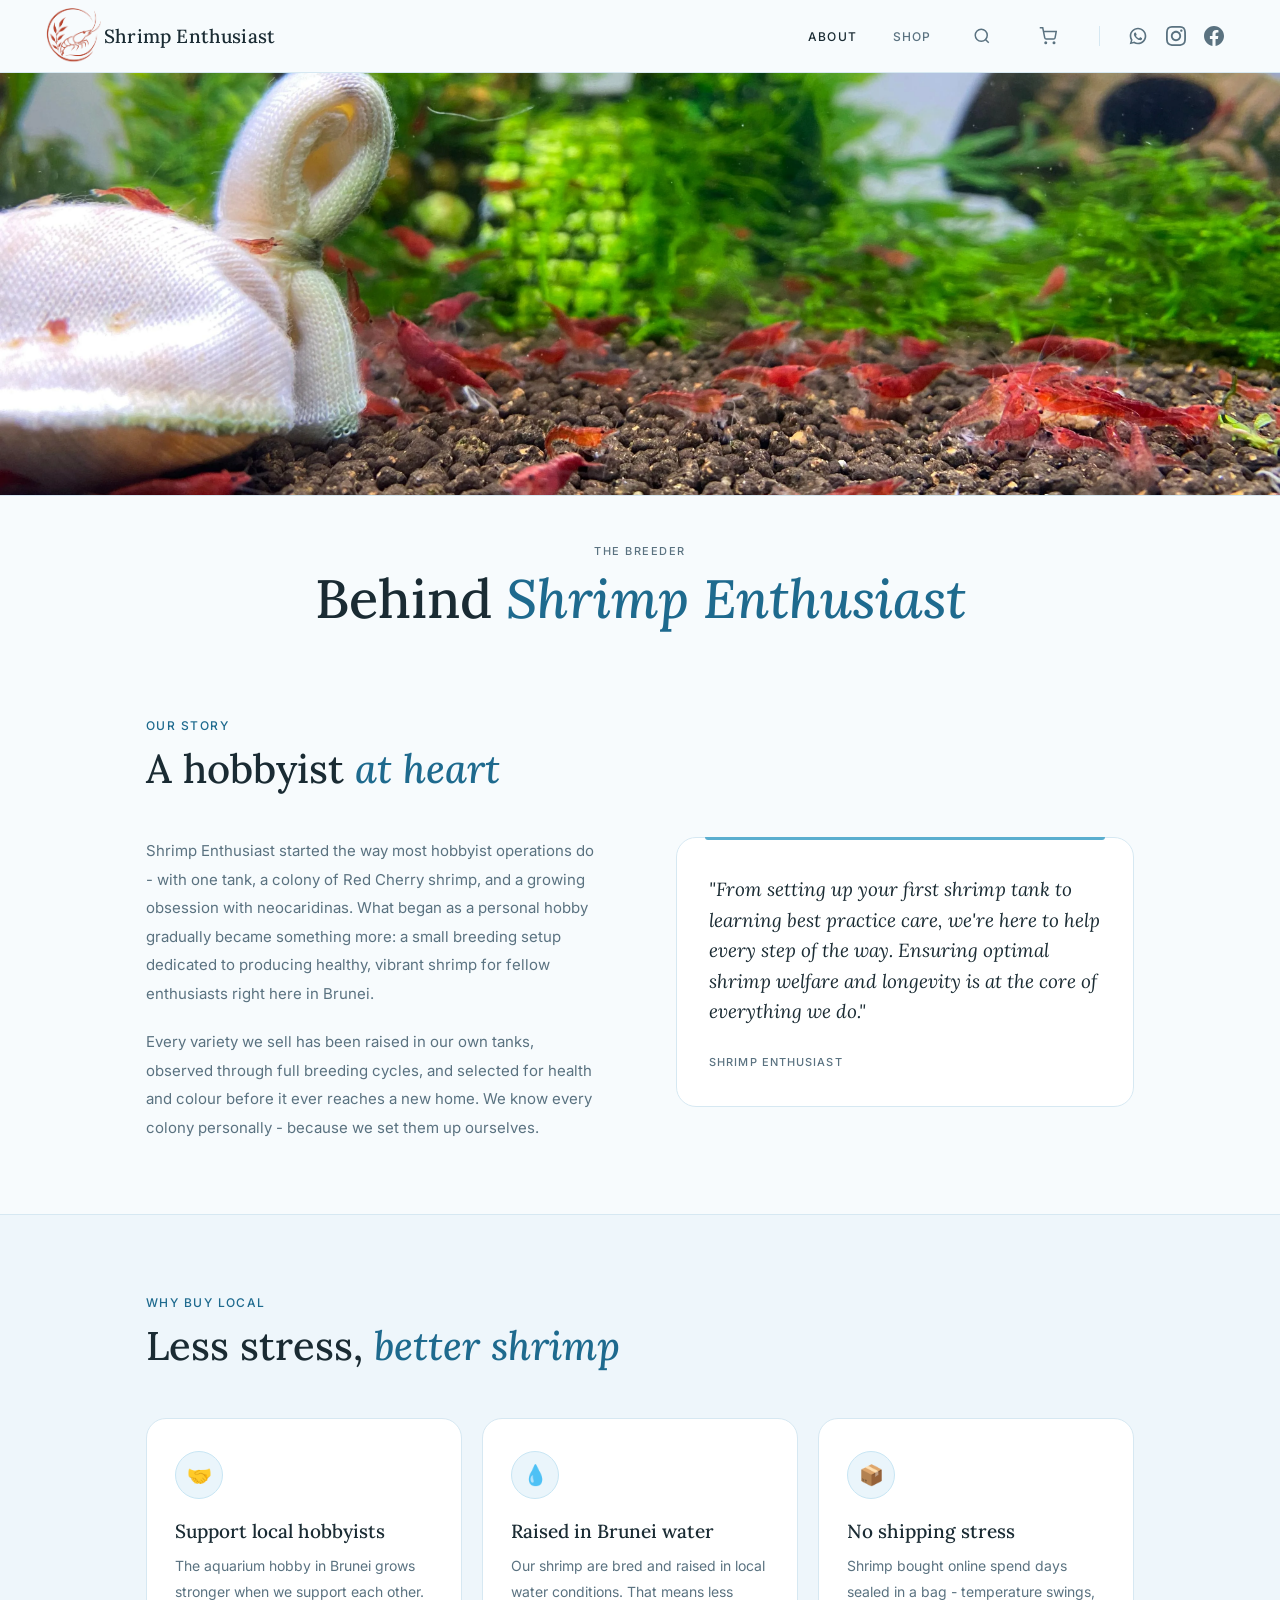
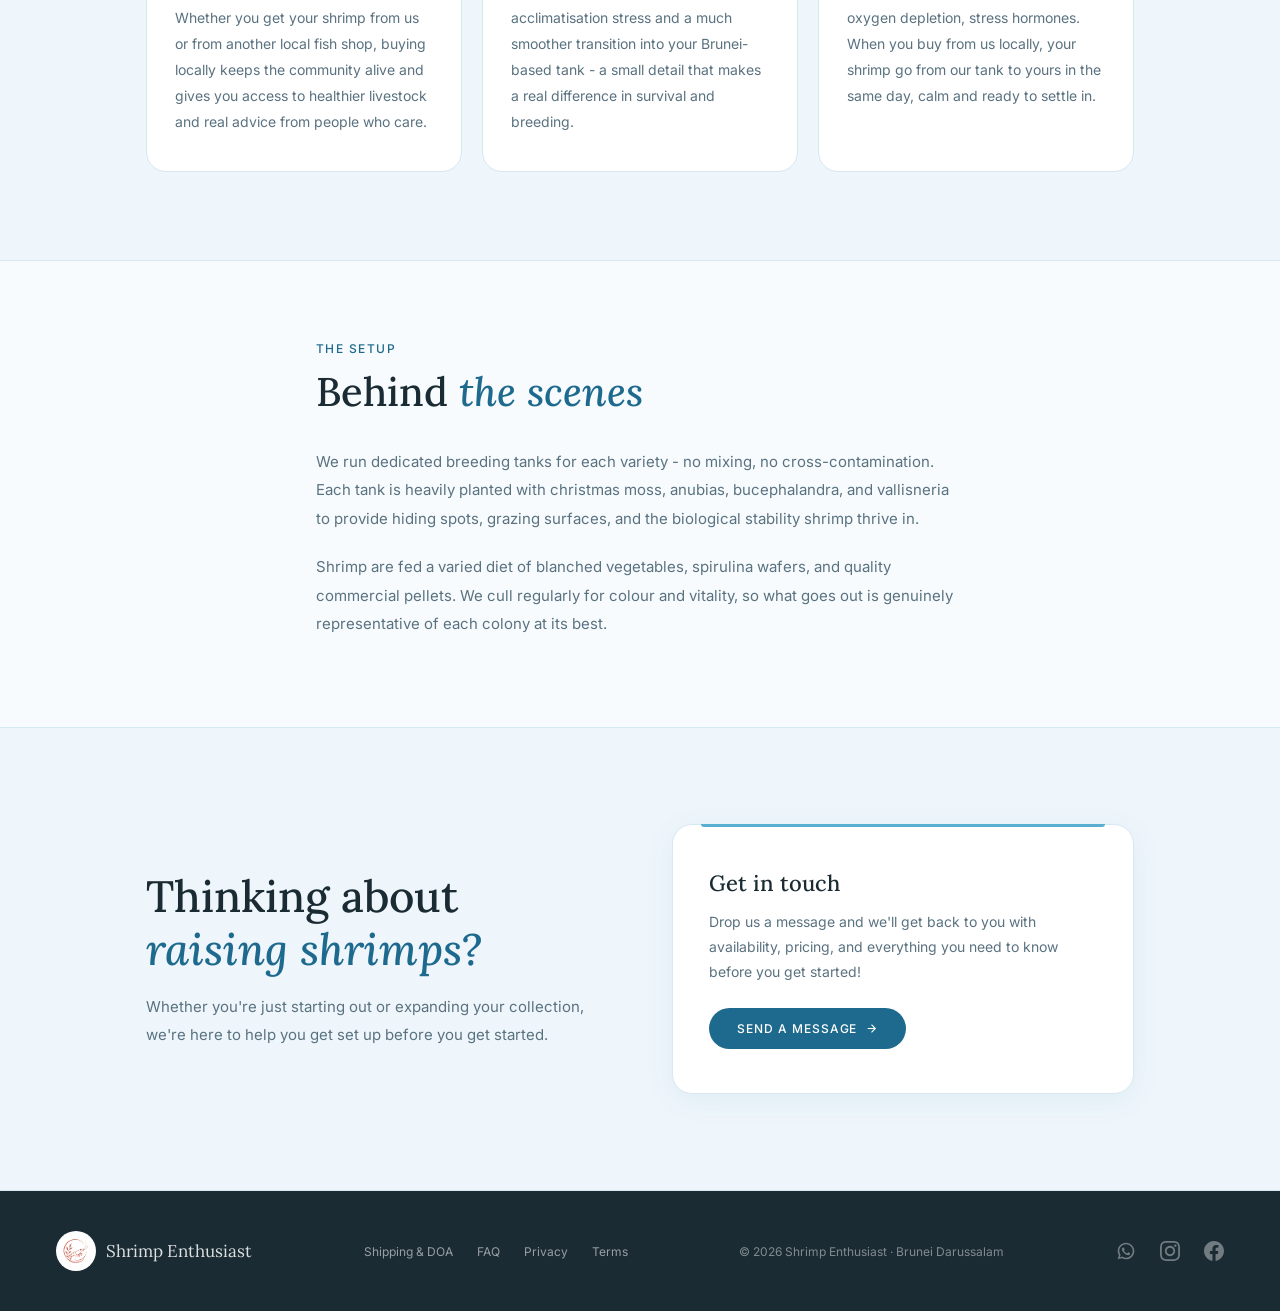
==== about.html @ b8eb5059 "fix(seo): change page title separator from dash to pipe (#4) Updates all 13 page <title> tags from "" ====
<!DOCTYPE html>
<html lang="en">
<head>
  <meta charset="UTF-8" />
  <meta name="viewport" content="width=device-width, initial-scale=1.0" />
  <title>About | Shrimp Enthusiast</title>
  <meta name="description" content="Neocaridina shrimp breeder in Brunei Darussalam — learn about Shrimp Enthusiast and our passion for quality shrimp keeping and breeding.">
  <meta name="geo.region" content="BN">
  <meta name="geo.placename" content="Brunei Darussalam">
  <meta property="og:title" content="About — Neocaridina Breeder in Brunei | Shrimp Enthusiast">
  <meta property="og:description" content="Neocaridina shrimp breeder in Brunei Darussalam — learn about Shrimp Enthusiast and our passion for quality shrimp keeping and breeding.">
  <meta property="og:type" content="website">
  <meta property="og:url" content="https://shrimpenthusiast.com/about.html">
  <meta property="og:image" content="https://shrimpenthusiast.com/images/red-cherry.webp">
  <link rel="canonical" href="https://shrimpenthusiast.com/about.html">
  <link rel="preconnect" href="https://fonts.googleapis.com">
  <link rel="preconnect" href="https://fonts.gstatic.com" crossorigin>
  <link href="https://fonts.googleapis.com/css2?family=Inter:wght@400;500&family=Lora:ital,wght@0,400;0,500;0,600;1,400;1,500&display=swap" rel="stylesheet">
  <link rel="icon" type="image/x-icon" href="favicon.ico">
  <link rel="apple-touch-icon" href="apple-touch-icon.png">
  <link rel="stylesheet" href="css/style.css">
  <style>
    /* ── ABOUT BANNER ── */
    .about-banner {
      width: 100%;
      background: #fff;
      border-bottom: 1px solid var(--border);
      position: relative;
      overflow: hidden;
    }

    .about-banner-img {
      width: 100%;
      display: block;
      padding: 0 0px;
      aspect-ratio: 1400 / 462;
      object-fit: cover;
      object-position: center 75%; /* adjust per variety: e.g. "center 30%", "top", "bottom" */
    }

    .about-banner-caption {
      text-align: center;
      padding: 48px 56px 0;
      max-width: 1100px;
      margin: 0 auto;
    }

    .about-banner-eyebrow {
      display: block;
      font-family: 'Inter', sans-serif;
      font-size: 11px;
      font-weight: 500;
      letter-spacing: 0.14em;
      text-transform: uppercase;
      color: var(--text-secondary);
      margin-bottom: 10px;
    }

    .about-banner-title {
      font-family: 'Lora', serif;
      font-size: 54px;
      font-weight: 500;
      color: var(--text);
      line-height: 1.15;
    }

    .about-banner-title em {
      font-style: italic;
      color: var(--blue-deep);
    }

    /* ── STORY SECTION ── */
    .story-outer {
      padding: 88px 56px 72px;
      max-width: 1100px;
      margin: 0 auto;
    }

    .story-grid {
      display: grid;
      grid-template-columns: 1fr 1fr;
      gap: 72px;
      align-items: start;
      margin-top: 44px;
    }

    .story-text p {
      font-family: 'Inter', sans-serif;
      font-size: 15px;
      font-weight: 400;
      color: var(--text-secondary);
      line-height: 1.9;
    }

    .story-text p + p {
      margin-top: 20px;
    }

    .story-quote {
      background: var(--bg-card);
      border: 1px solid var(--border);
      border-radius: 20px;
      padding: 36px 32px;
      position: relative;
    }

    .story-quote::before {
      content: '';
      position: absolute;
      top: -1px; left: 28px; right: 28px;
      height: 3px;
      background: var(--blue);
      border-radius: 0 0 4px 4px;
    }

    .story-quote blockquote {
      font-family: 'Lora', serif;
      font-size: 19px;
      font-style: italic;
      font-weight: 400;
      color: var(--text);
      line-height: 1.6;
      margin-bottom: 24px;
    }

    .story-quote cite {
      font-family: 'Inter', sans-serif;
      font-size: 11px;
      font-weight: 500;
      letter-spacing: 0.1em;
      text-transform: uppercase;
      color: var(--text-secondary);
      font-style: normal;
    }

    /* ── WHY LOCAL SECTION ── */
    .why-outer {
      background: var(--bg-soft);
      border-top: 1px solid var(--border);
      border-bottom: 1px solid var(--border);
    }

    .why-section {
      padding: 80px 56px 88px;
      max-width: 1100px;
      margin: 0 auto;
    }

    .why-header {
      margin-bottom: 48px;
    }

    .why-grid {
      display: grid;
      grid-template-columns: repeat(3, 1fr);
      gap: 20px;
    }

    .why-card {
      background: var(--bg-card);
      border: 1px solid var(--border);
      border-radius: 20px;
      padding: 32px 28px 36px;
    }

    .why-card-icon {
      width: 48px;
      height: 48px;
      border-radius: 50%;
      background: var(--blue-light);
      border: 1px solid var(--blue-mid);
      display: flex;
      align-items: center;
      justify-content: center;
      font-size: 20px;
      margin-bottom: 20px;
    }

    .why-card h3 {
      font-family: 'Lora', serif;
      font-size: 19px;
      font-weight: 500;
      color: var(--text);
      margin-bottom: 10px;
    }

    .why-card p {
      font-family: 'Inter', sans-serif;
      font-size: 14px;
      font-weight: 400;
      color: var(--text-secondary);
      line-height: 1.85;
    }

    /* ── THE SETUP SECTION ── */
    .setup-section {
      padding: 80px 56px 88px;
      max-width: 760px;
      margin: 0 auto;
    }

    .setup-header {
      margin-bottom: 32px;
    }

    .setup-text p {
      font-family: 'Inter', sans-serif;
      font-size: 15px;
      font-weight: 400;
      color: var(--text-secondary);
      line-height: 1.9;
    }

    .setup-text p + p {
      margin-top: 20px;
    }

    /* ── PAGE ANIMATION ── */
    .about-banner { animation: fadeUp 0.5s 0.05s ease both; }

    /* ── RESPONSIVE ── */
    @media (max-width: 860px) {
      .about-banner-img { padding: 0 0px; }
      .about-banner-title { font-size: 38px; }
      .about-banner-caption { padding: 36px 24px 0; }
      .story-outer { padding: 56px 24px 56px; }
      .story-grid { grid-template-columns: 1fr; gap: 36px; }
      .why-section { padding: 56px 24px 64px; }
      .why-grid { grid-template-columns: 1fr; gap: 14px; }
      .setup-section { padding: 56px 24px 64px; }
    }

    @media (max-width: 480px) {
      .about-banner-img { padding: 0 0px; }
      .about-banner-title { font-size: 30px; }
    }
  </style>
</head>
<body>

  <!-- NAV -->
  <nav>
    <a href="index.html" class="logo">
      <div class="logo-mark"><img src="images/logo.webp" alt="Shrimp Enthusiast logo" width="70" height="70"></div>
      Shrimp Enthusiast
    </a>
    <button class="nav-toggle" id="navToggle" aria-label="Toggle navigation" aria-expanded="false">
      <svg class="icon-open" width="22" height="22" viewBox="0 0 24 24" fill="none" stroke="currentColor" stroke-width="2" aria-hidden="true"><line x1="3" y1="6" x2="21" y2="6"/><line x1="3" y1="12" x2="21" y2="12"/><line x1="3" y1="18" x2="21" y2="18"/></svg>
      <svg class="icon-close" width="22" height="22" viewBox="0 0 24 24" fill="none" stroke="currentColor" stroke-width="2" aria-hidden="true"><line x1="18" y1="6" x2="6" y2="18"/><line x1="6" y1="6" x2="18" y2="18"/></svg>
    </button>
    <div class="nav-links" id="navLinks">
      <a href="about.html" class="active">About</a>
      <a href="shop.html">Shop</a>
      <button class="nav-search-btn" id="searchBtn" aria-label="Search varieties">
        <svg width="18" height="18" viewBox="0 0 24 24" fill="none" stroke="currentColor" stroke-width="2"><circle cx="11" cy="11" r="8"/><line x1="21" y1="21" x2="16.65" y2="16.65"/></svg>
      </button>
      <button class="nav-cart-btn" id="cartBtn" aria-label="View cart">
        <svg width="18" height="18" viewBox="0 0 24 24" fill="none" stroke="currentColor" stroke-width="2"><circle cx="9" cy="21" r="1"/><circle cx="20" cy="21" r="1"/><path d="M1 1h4l2.68 13.39a2 2 0 002 1.61h9.72a2 2 0 002-1.61L23 6H6"/></svg>
        <span class="cart-badge" id="cartBadge"></span>
      </button>
      <div class="nav-social">
        <a href="https://wa.me/6738740667" class="social-link whatsapp" target="_blank" rel="noopener" aria-label="WhatsApp">
          <svg width="20" height="20" viewBox="0 0 24 24" fill="currentColor" aria-hidden="true"><path d="M12 2C6.477 2 2 6.477 2 12c0 1.89.525 3.66 1.438 5.168L2 22l4.978-1.358A9.945 9.945 0 0012 22c5.523 0 10-4.477 10-10S17.523 2 12 2zm0 18a7.945 7.945 0 01-4.056-1.107l-.29-.173-3.01.82.849-2.944-.19-.303A7.944 7.944 0 014 12c0-4.411 3.589-8 8-8s8 3.589 8 8-3.589 8-8 8zm4.406-5.595c-.242-.121-1.432-.707-1.654-.787-.222-.08-.384-.121-.545.121-.16.242-.625.787-.766.949-.14.161-.282.181-.523.06-.242-.12-1.021-.376-1.945-1.196-.718-.64-1.203-1.43-1.344-1.672-.14-.242-.015-.373.105-.493.109-.109.242-.282.363-.423.12-.14.161-.242.242-.403.08-.161.04-.302-.02-.423-.06-.121-.545-1.313-.748-1.797-.196-.473-.396-.408-.545-.416-.14-.007-.302-.009-.463-.009-.16 0-.423.06-.645.302-.222.242-.847.827-.847 2.016s.867 2.337.988 2.499c.12.161 1.706 2.605 4.133 3.652.578.25 1.028.399 1.38.51.58.185 1.107.159 1.524.096.465-.069 1.432-.586 1.634-1.151.201-.565.201-1.05.14-1.151-.06-.1-.221-.161-.463-.282z"/></svg>
        </a>
        <a href="https://www.instagram.com/shrimp_enthusiast/" class="social-link instagram" target="_blank" rel="noopener" aria-label="Instagram">
          <svg width="20" height="20" viewBox="0 0 24 24" fill="currentColor" aria-hidden="true"><path d="M12 2.163c3.204 0 3.584.012 4.85.07 3.252.148 4.771 1.691 4.919 4.919.058 1.265.069 1.645.069 4.849 0 3.205-.012 3.584-.069 4.849-.149 3.225-1.664 4.771-4.919 4.919-1.266.058-1.644.07-4.85.07-3.204 0-3.584-.012-4.849-.07-3.26-.149-4.771-1.699-4.919-4.92-.058-1.265-.07-1.644-.07-4.849 0-3.204.013-3.583.07-4.849.149-3.227 1.664-4.771 4.919-4.919 1.266-.057 1.645-.069 4.849-.069zm0-2.163c-3.259 0-3.667.014-4.947.072-4.358.2-6.78 2.618-6.98 6.98-.059 1.281-.073 1.689-.073 4.948 0 3.259.014 3.668.072 4.948.2 4.358 2.618 6.78 6.98 6.98 1.281.058 1.689.072 4.948.072 3.259 0 3.668-.014 4.948-.072 4.354-.2 6.782-2.618 6.979-6.98.059-1.28.073-1.689.073-4.948 0-3.259-.014-3.667-.072-4.947-.196-4.354-2.617-6.78-6.979-6.98-1.281-.059-1.69-.073-4.949-.073zm0 5.838c-3.403 0-6.162 2.759-6.162 6.162s2.759 6.163 6.162 6.163 6.162-2.759 6.162-6.163c0-3.403-2.759-6.162-6.162-6.162zm0 10.162c-2.209 0-4-1.79-4-4 0-2.209 1.791-4 4-4s4 1.791 4 4c0 2.21-1.791 4-4 4zm6.406-11.845c-.796 0-1.441.645-1.441 1.44s.645 1.44 1.441 1.44c.795 0 1.439-.645 1.439-1.44s-.644-1.44-1.439-1.44z"/></svg>
        </a>
        <a href="https://www.facebook.com/shrimp.enthusiast.92/" class="social-link facebook" target="_blank" rel="noopener" aria-label="Facebook">
          <svg width="20" height="20" viewBox="0 0 24 24" fill="currentColor" aria-hidden="true"><path d="M24 12.073c0-6.627-5.373-12-12-12s-12 5.373-12 12c0 5.99 4.388 10.954 10.125 11.854v-8.385H7.078v-3.47h3.047V9.43c0-3.007 1.792-4.669 4.533-4.669 1.312 0 2.686.235 2.686.235v2.953H15.83c-1.491 0-1.956.925-1.956 1.874v2.25h3.328l-.532 3.47h-2.796v8.385C19.612 23.027 24 18.062 24 12.073z"/></svg>
        </a>
      </div>
    </div>
  </nav>

  <!-- BANNER -->
  <div class="about-banner">
    <img src="images/about-page.webp" class="about-banner-img" alt="Shrimp Enthusiast breeding setup" loading="eager">
  </div>
  <div class="about-banner-caption">
    <span class="about-banner-eyebrow">The Breeder</span>
    <h1 class="about-banner-title">Behind <em>Shrimp Enthusiast</em></h1>
  </div>

  <!-- STORY SECTION -->
  <div class="story-outer">
    <div class="reveal">
      <div class="section-eyebrow">Our story</div>
      <h2 class="section-title">A hobbyist <em>at heart</em></h2>
    </div>
    <div class="story-grid">
      <div class="story-text reveal">
        <p>Shrimp Enthusiast started the way most hobbyist operations do - with one tank, a colony of Red Cherry shrimp, and a growing obsession with neocaridinas. What began as a personal hobby gradually became something more: a small breeding setup dedicated to producing healthy, vibrant shrimp for fellow enthusiasts right here in Brunei.</p>
        <p>Every variety we sell has been raised in our own tanks, observed through full breeding cycles, and selected for health and colour before it ever reaches a new home. We know every colony personally - because we set them up ourselves.</p>
      </div>
      <div class="story-quote reveal" style="transition-delay: 0.1s">
        <blockquote>"From setting up your first shrimp tank to learning best practice care, we're here to help every step of the way. Ensuring optimal shrimp welfare and longevity is at the core of everything we do."</blockquote>
        <cite>Shrimp Enthusiast</cite>
      </div>
    </div>
  </div>

  <!-- WHY LOCAL SECTION -->
  <div class="why-outer">
    <section class="why-section">
      <div class="why-header reveal">
        <div class="section-eyebrow">Why buy local</div>
        <h2 class="section-title">Less stress, <em>better shrimp</em></h2>
      </div>
      <div class="why-grid">
        <div class="why-card reveal">
          <div class="why-card-icon">🤝</div>
          <h3>Support local hobbyists</h3>
          <p>The aquarium hobby in Brunei grows stronger when we support each other. Whether you get your shrimp from us or from another local fish shop, buying locally keeps the community alive and gives you access to healthier livestock and real advice from people who care.</p>
        </div>
        <div class="why-card reveal" style="transition-delay: 0.08s">
          <div class="why-card-icon">💧</div>
          <h3>Raised in Brunei water</h3>
          <p>Our shrimp are bred and raised in local water conditions. That means less acclimatisation stress and a much smoother transition into your Brunei-based tank - a small detail that makes a real difference in survival and breeding.</p>
        </div>
        <div class="why-card reveal" style="transition-delay: 0.16s">
          <div class="why-card-icon">📦</div>
          <h3>No shipping stress</h3>
          <p>Shrimp bought online spend days sealed in a bag - temperature swings, oxygen depletion, stress hormones. When you buy from us locally, your shrimp go from our tank to yours in the same day, calm and ready to settle in.</p>
        </div>
      </div>
    </section>
  </div>

  <!-- THE SETUP SECTION -->
  <section class="setup-section">
    <div class="setup-header reveal">
      <div class="section-eyebrow">The setup</div>
      <h2 class="section-title">Behind <em>the scenes</em></h2>
    </div>
    <div class="setup-text reveal">
      <p>We run dedicated breeding tanks for each variety - no mixing, no cross-contamination. Each tank is heavily planted with christmas moss, anubias, bucephalandra, and vallisneria to provide hiding spots, grazing surfaces, and the biological stability shrimp thrive in.</p>
      <p>Shrimp are fed a varied diet of blanched vegetables, spirulina wafers, and quality commercial pellets. We cull regularly for colour and vitality, so what goes out is genuinely representative of each colony at its best.</p>
    </div>
  </section>

  <!-- CTA -->
  <div class="cta-outer">
    <section class="cta-section">
      <div class="cta-text reveal">
        <h2>Thinking about <em>raising shrimps?</em></h2>
        <p>Whether you're just starting out or expanding your collection, we're here to help you get set up before you get started.</p>
      </div>
      <div class="cta-box reveal">
        <div class="cta-box-label">Get in touch</div>
        <p>Drop us a message and we'll get back to you with availability, pricing, and everything you need to know before you get started!</p>
        <a href="https://wa.me/6738740667" target="_blank" rel="noopener">
          Send a message
          <svg width="13" height="13" viewBox="0 0 24 24" fill="none" stroke="currentColor" stroke-width="2"><line x1="5" y1="12" x2="19" y2="12"/><polyline points="12 5 19 12 12 19"/></svg>
        </a>
      </div>
    </section>
  </div>

  <!-- FOOTER -->
  <footer>
    <a href="index.html" class="footer-logo">
      <div class="footer-logo-mark"><img src="images/logo.webp" alt="Shrimp Enthusiast logo" width="40" height="40"></div>
      Shrimp Enthusiast
    </a>
    <div class="footer-nav">
      <a href="shipping.html">Shipping & DOA</a>
      <a href="faq.html">FAQ</a>
      <a href="privacy.html">Privacy</a>
      <a href="terms.html">Terms</a>
    </div>
    <p>© 2026 Shrimp Enthusiast · Brunei Darussalam</p>
    <div class="footer-links">
      <a href="https://wa.me/6738740667" class="social-link whatsapp" target="_blank" rel="noopener" aria-label="WhatsApp">
        <svg width="20" height="20" viewBox="0 0 24 24" fill="currentColor" aria-hidden="true"><path d="M12 2C6.477 2 2 6.477 2 12c0 1.89.525 3.66 1.438 5.168L2 22l4.978-1.358A9.945 9.945 0 0012 22c5.523 0 10-4.477 10-10S17.523 2 12 2zm0 18a7.945 7.945 0 01-4.056-1.107l-.29-.173-3.01.82.849-2.944-.19-.303A7.944 7.944 0 014 12c0-4.411 3.589-8 8-8s8 3.589 8 8-3.589 8-8 8zm4.406-5.595c-.242-.121-1.432-.707-1.654-.787-.222-.08-.384-.121-.545.121-.16.242-.625.787-.766.949-.14.161-.282.181-.523.06-.242-.12-1.021-.376-1.945-1.196-.718-.64-1.203-1.43-1.344-1.672-.14-.242-.015-.373.105-.493.109-.109.242-.282.363-.423.12-.14.161-.242.242-.403.08-.161.04-.302-.02-.423-.06-.121-.545-1.313-.748-1.797-.196-.473-.396-.408-.545-.416-.14-.007-.302-.009-.463-.009-.16 0-.423.06-.645.302-.222.242-.847.827-.847 2.016s.867 2.337.988 2.499c.12.161 1.706 2.605 4.133 3.652.578.25 1.028.399 1.38.51.58.185 1.107.159 1.524.096.465-.069 1.432-.586 1.634-1.151.201-.565.201-1.05.14-1.151-.06-.1-.221-.161-.463-.282z"/></svg>
      </a>
      <a href="https://www.instagram.com/shrimp_enthusiast/" class="social-link instagram" target="_blank" rel="noopener" aria-label="Instagram">
        <svg width="20" height="20" viewBox="0 0 24 24" fill="currentColor" aria-hidden="true"><path d="M12 2.163c3.204 0 3.584.012 4.85.07 3.252.148 4.771 1.691 4.919 4.919.058 1.265.069 1.645.069 4.849 0 3.205-.012 3.584-.069 4.849-.149 3.225-1.664 4.771-4.919 4.919-1.266.058-1.644.07-4.85.07-3.204 0-3.584-.012-4.849-.07-3.26-.149-4.771-1.699-4.919-4.92-.058-1.265-.07-1.644-.07-4.849 0-3.204.013-3.583.07-4.849.149-3.227 1.664-4.771 4.919-4.919 1.266-.057 1.645-.069 4.849-.069zm0-2.163c-3.259 0-3.667.014-4.947.072-4.358.2-6.78 2.618-6.98 6.98-.059 1.281-.073 1.689-.073 4.948 0 3.259.014 3.668.072 4.948.2 4.358 2.618 6.78 6.98 6.98 1.281.058 1.689.072 4.948.072 3.259 0 3.668-.014 4.948-.072 4.354-.2 6.782-2.618 6.979-6.98.059-1.28.073-1.689.073-4.948 0-3.259-.014-3.667-.072-4.947-.196-4.354-2.617-6.78-6.979-6.98-1.281-.059-1.69-.073-4.949-.073zm0 5.838c-3.403 0-6.162 2.759-6.162 6.162s2.759 6.163 6.162 6.163 6.162-2.759 6.162-6.163c0-3.403-2.759-6.162-6.162-6.162zm0 10.162c-2.209 0-4-1.79-4-4 0-2.209 1.791-4 4-4s4 1.791 4 4c0 2.21-1.791 4-4 4zm6.406-11.845c-.796 0-1.441.645-1.441 1.44s.645 1.44 1.441 1.44c.795 0 1.439-.645 1.439-1.44s-.644-1.44-1.439-1.44z"/></svg>
      </a>
      <a href="https://www.facebook.com/shrimp.enthusiast.92/" class="social-link facebook" target="_blank" rel="noopener" aria-label="Facebook">
        <svg width="20" height="20" viewBox="0 0 24 24" fill="currentColor" aria-hidden="true"><path d="M24 12.073c0-6.627-5.373-12-12-12s-12 5.373-12 12c0 5.99 4.388 10.954 10.125 11.854v-8.385H7.078v-3.47h3.047V9.43c0-3.007 1.792-4.669 4.533-4.669 1.312 0 2.686.235 2.686.235v2.953H15.83c-1.491 0-1.956.925-1.956 1.874v2.25h3.328l-.532 3.47h-2.796v8.385C19.612 23.027 24 18.062 24 12.073z"/></svg>
      </a>
    </div>
  </footer>

  <!-- CART OVERLAY -->
  <div class="cart-overlay" id="cartOverlay">
    <div class="cart-panel">
      <div class="cart-header">
        <h2>Your Cart</h2>
        <button class="cart-close" id="cartClose" aria-label="Close cart">
          <svg width="20" height="20" viewBox="0 0 24 24" fill="none" stroke="currentColor" stroke-width="2"><line x1="18" y1="6" x2="6" y2="18"/><line x1="6" y1="6" x2="18" y2="18"/></svg>
        </button>
      </div>
      <div class="cart-items" id="cartItems"></div>
      <div class="cart-footer" id="cartFooter" style="display:none;">
        <div class="cart-total">
          <span class="cart-total-label">Total</span>
          <span class="cart-total-value" id="cartTotalValue">BND $0.00</span>
        </div>
        <a class="cart-checkout-btn" id="cartCheckoutBtn" href="#" target="_blank" rel="noopener">
          <svg width="16" height="16" viewBox="0 0 24 24" fill="currentColor" aria-hidden="true"><path d="M12 2C6.477 2 2 6.477 2 12c0 1.89.525 3.66 1.438 5.168L2 22l4.978-1.358A9.945 9.945 0 0012 22c5.523 0 10-4.477 10-10S17.523 2 12 2zm0 18a7.945 7.945 0 01-4.056-1.107l-.29-.173-3.01.82.849-2.944-.19-.303A7.944 7.944 0 014 12c0-4.411 3.589-8 8-8s8 3.589 8 8-3.589 8-8 8zm4.406-5.595c-.242-.121-1.432-.707-1.654-.787-.222-.08-.384-.121-.545.121-.16.242-.625.787-.766.949-.14.161-.282.181-.523.06-.242-.12-1.021-.376-1.945-1.196-.718-.64-1.203-1.43-1.344-1.672-.14-.242-.015-.373.105-.493.109-.109.242-.282.363-.423.12-.14.161-.242.242-.403.08-.161.04-.302-.02-.423-.06-.121-.545-1.313-.748-1.797-.196-.473-.396-.408-.545-.416-.14-.007-.302-.009-.463-.009-.16 0-.423.06-.645.302-.222.242-.847.827-.847 2.016s.867 2.337.988 2.499c.12.161 1.706 2.605 4.133 3.652.578.25 1.028.399 1.38.51.58.185 1.107.159 1.524.096.465-.069 1.432-.586 1.634-1.151.201-.565.201-1.05.14-1.151-.06-.1-.221-.161-.463-.282z"/></svg>
          Checkout via WhatsApp
        </a>
      </div>
    </div>
  </div>

  <!-- SEARCH OVERLAY -->
  <div class="search-overlay" id="searchOverlay">
    <div class="search-modal">
      <div class="search-input-wrap">
        <svg width="18" height="18" viewBox="0 0 24 24" fill="none" stroke="currentColor" stroke-width="2"><circle cx="11" cy="11" r="8"/><line x1="21" y1="21" x2="16.65" y2="16.65"/></svg>
        <input type="text" class="search-input" id="searchInput" placeholder="Search varieties..." autocomplete="off">
      </div>
      <div class="search-results" id="searchResults"></div>
    </div>
  </div>

  <script src="js/shared.js"></script>

</body>
</html>
---- css/style.css ----
/* ══════════════════════════════════════════════════
   Shrimp Enthusiast — Shared Styles
   ══════════════════════════════════════════════════ */

*, *::before, *::after { box-sizing: border-box; margin: 0; padding: 0; }

:root {
  --blue:        #5AAECF;
  --blue-light:  #EAF5FB;
  --blue-mid:    #C8E6F4;
  --blue-warm:   #3D90B8;
  --blue-deep:   #1E6A8E;
  --blue-darker: #134D69;
  --accent:      #F5C842;
  --text:        #1A2B33;
  --text-secondary: #5A7280;
  --border:      #D6E8F2;
  --bg:          #F7FBFD;
  --bg-soft:     #EEF6FB;
  --bg-card:     #FFFFFF;
}

html { scroll-behavior: smooth; }

body {
  font-family: 'Inter', sans-serif;
  color: var(--text);
  background: var(--bg);
  -webkit-font-smoothing: antialiased;
  overflow-x: hidden;
}

/* ── NAV ── */
nav {
  position: sticky;
  top: 0;
  z-index: 100;
  display: flex;
  align-items: center;
  justify-content: space-between;
  padding: 18px 56px;
  background: rgba(247,251,253,0.94);
  backdrop-filter: blur(14px);
  border-bottom: 1px solid var(--border);
}

.logo {
  display: flex;
  align-items: center;
  gap: 12px;
  font-family: 'Lora', serif;
  font-size: 19px;
  font-weight: 500;
  color: var(--text);
  text-decoration: none;
  letter-spacing: 0.01em;
}

.logo-mark {
  position: relative;
  width: 36px;
  height: 36px;
  border-radius: 50%;
  background: transparent;
  display: flex;
  align-items: center;
  justify-content: center;
  font-size: 17px;
}

.logo-mark svg {
  width: 20px;
  height: 20px;
}

.logo-mark img {
  position: absolute;
  top: 50%;
  left: 50%;
  transform: translate(-50%, -50%);
  width: 70px;
  height: 70px;
  object-fit: contain;
}

.nav-links {
  display: flex;
  align-items: center;
  gap: 36px;
}

.nav-links a {
  font-family: 'Inter', sans-serif;
  font-size: 12px;
  font-weight: 500;
  letter-spacing: 0.09em;
  text-transform: uppercase;
  color: var(--text-secondary);
  text-decoration: none;
  transition: color 0.2s;
}

.nav-links a:hover { color: var(--text); }
.nav-links a.active { color: var(--text); }

/* ── SOCIAL ICONS ── */
.nav-social {
  display: flex;
  align-items: center;
  gap: 18px;
  border-left: 1px solid var(--border);
  padding-left: 28px;
}

.social-link {
  display: flex;
  align-items: center;
  justify-content: center;
  color: var(--text-secondary);
  text-decoration: none;
  transition: color 0.2s, transform 0.18s;
}

.social-link:hover              { transform: translateY(-2px); }
.social-link.whatsapp:hover     { color: #25D366; }
.social-link.instagram:hover    { color: #E1306C; }
.social-link.facebook:hover     { color: #1877F2; }

footer .social-link                 { color: rgba(255,255,255,0.38); }
footer .social-link.whatsapp:hover  { color: #25D366; }
footer .social-link.instagram:hover { color: #E1306C; }
footer .social-link.facebook:hover  { color: #1877F2; }

/* ── HAMBURGER NAV ── */
.nav-toggle {
  display: none;
  background: none;
  border: none;
  cursor: pointer;
  padding: 6px;
  color: var(--text);
  border-radius: 8px;
  transition: background 0.15s;
  line-height: 0;
  flex-shrink: 0;
}
.nav-toggle:hover { background: var(--bg-soft); }
.nav-toggle .icon-close { display: none; }
.nav-toggle[aria-expanded="true"] .icon-open  { display: none; }
.nav-toggle[aria-expanded="true"] .icon-close { display: block; }

/* ── SHARED SECTION STYLES ── */
.section-eyebrow {
  font-family: 'Inter', sans-serif;
  font-size: 12px;
  font-weight: 500;
  letter-spacing: 0.12em;
  text-transform: uppercase;
  color: var(--blue-deep);
  margin-bottom: 12px;
}

.section-title {
  font-family: 'Lora', serif;
  font-size: 40px;
  font-weight: 500;
  color: var(--text);
  line-height: 1.2;
}

.section-title em {
  font-style: italic;
  color: var(--blue-deep);
}

/* ── CTA ── */
.cta-outer {
  background: var(--bg-soft);
  border-top: 1px solid var(--border);
  border-bottom: 1px solid var(--border);
}

.cta-section {
  padding: 96px 56px;
  display: grid;
  grid-template-columns: 1fr 1fr;
  gap: 64px;
  align-items: center;
  max-width: 1100px;
  margin: 0 auto;
}

.cta-text h2 {
  font-family: 'Lora', serif;
  font-size: 44px;
  font-weight: 500;
  color: var(--text);
  line-height: 1.22;
  margin-bottom: 16px;
}

.cta-text h2 em {
  font-style: italic;
  color: var(--blue-deep);
}

.cta-text p {
  font-family: 'Inter', sans-serif;
  font-size: 15px;
  font-weight: 400;
  color: var(--text-secondary);
  line-height: 1.85;
}

.cta-box {
  background: var(--bg-card);
  border: 1px solid var(--border);
  border-radius: 20px;
  padding: 44px 36px;
  box-shadow: 0 6px 30px rgba(30,106,142,0.07);
  position: relative;
}

.cta-box::before {
  content: '';
  position: absolute;
  top: -1px; left: 28px; right: 28px;
  height: 3px;
  background: var(--blue);
  border-radius: 0 0 4px 4px;
}

.cta-box-label {
  font-family: 'Lora', serif;
  font-size: 22px;
  font-weight: 500;
  color: var(--text);
  margin-bottom: 12px;
}

.cta-box p {
  font-family: 'Inter', sans-serif;
  font-size: 14px;
  font-weight: 400;
  color: var(--text-secondary);
  margin-bottom: 24px;
  line-height: 1.8;
}

.cta-box a {
  display: inline-flex;
  align-items: center;
  gap: 8px;
  background: var(--blue-deep);
  color: #fff;
  text-decoration: none;
  font-family: 'Inter', sans-serif;
  font-size: 12px;
  font-weight: 500;
  letter-spacing: 0.08em;
  text-transform: uppercase;
  padding: 13px 28px;
  border-radius: 99px;
  transition: background 0.2s, transform 0.15s;
}

.cta-box a:hover {
  background: var(--blue-darker);
  transform: translateY(-1px);
}

/* ── FOOTER ── */
footer {
  background: var(--text);
  color: rgba(255,255,255,0.45);
  padding: 40px 56px;
  display: flex;
  justify-content: space-between;
  align-items: center;
}

.footer-logo {
  display: flex;
  align-items: center;
  gap: 10px;
  font-family: 'Lora', serif;
  font-size: 17px;
  color: rgba(255,255,255,0.85);
  text-decoration: none;
}

.footer-logo-mark {
  width: 40px;
  height: 40px;
  border-radius: 50%;
  background: #FFFFFF;
  display: flex;
  align-items: center;
  justify-content: center;
  font-size: 14px;
}

.footer-logo-mark svg {
  width: 16px;
  height: 16px;
}

.footer-logo-mark img {
  width: 78%;
  height: 78%;
  object-fit: contain;
}

footer p {
  font-family: 'Inter', sans-serif;
  font-size: 12px;
}

.footer-links {
  display: flex;
  gap: 24px;
}

.footer-links a {
  font-family: 'Inter', sans-serif;
  font-size: 11px;
  letter-spacing: 0.08em;
  text-transform: uppercase;
  color: rgba(255,255,255,0.38);
  text-decoration: none;
  transition: color 0.2s;
}

.footer-links a:hover { color: rgba(255,255,255,0.85); }

.footer-nav {
  display: flex;
  gap: 24px;
}

.footer-nav a {
  font-family: 'Inter', sans-serif;
  font-size: 12px;
  font-weight: 400;
  color: rgba(255,255,255,0.55);
  text-decoration: none;
  transition: color 0.2s;
}

.footer-nav a:hover { color: rgba(255,255,255,0.9); }

/* ── ANIMATIONS ── */
@keyframes fadeUp {
  from { opacity: 0; transform: translateY(22px); }
  to   { opacity: 1; transform: translateY(0); }
}

.reveal { opacity: 0; transform: translateY(26px); transition: opacity 0.6s ease, transform 0.6s ease; }
.reveal.visible { opacity: 1; transform: none; }

/* ── SEARCH ── */
.nav-search-btn {
  background: none;
  border: none;
  cursor: pointer;
  color: var(--text-secondary);
  display: flex;
  align-items: center;
  justify-content: center;
  padding: 6px;
  border-radius: 8px;
  transition: color 0.2s, background 0.15s;
}
.nav-search-btn:hover { color: var(--text); background: var(--bg-soft); }

.search-overlay {
  display: none;
  position: fixed;
  top: 0; left: 0; right: 0; bottom: 0;
  background: rgba(26,43,51,0.45);
  z-index: 200;
  align-items: flex-start;
  justify-content: center;
  padding-top: 120px;
  backdrop-filter: blur(4px);
}
.search-overlay.open { display: flex; }

.search-modal {
  background: var(--bg-card);
  border: 1px solid var(--border);
  border-radius: 16px;
  width: 440px;
  max-width: 92vw;
  box-shadow: 0 20px 60px rgba(30,106,142,0.18);
  overflow: hidden;
}

.search-input-wrap {
  display: flex;
  align-items: center;
  gap: 10px;
  padding: 16px 20px;
  border-bottom: 1px solid var(--border);
}
.search-input-wrap svg { color: var(--text-secondary); flex-shrink: 0; }

.search-input {
  width: 100%;
  border: none;
  outline: none;
  font-family: 'Inter', sans-serif;
  font-size: 15px;
  font-weight: 400;
  color: var(--text);
  background: transparent;
}
.search-input::placeholder { color: #aab8c0; }

.search-results { max-height: 320px; overflow-y: auto; padding: 6px 0; }

.search-result {
  display: flex;
  align-items: center;
  gap: 12px;
  padding: 12px 20px;
  text-decoration: none;
  color: var(--text);
  transition: background 0.12s;
}
.search-result:hover { background: var(--bg-soft); }

.search-result-dot {
  width: 10px;
  height: 10px;
  border-radius: 50%;
  flex-shrink: 0;
}

.search-result-name {
  font-family: 'Inter', sans-serif;
  font-size: 14px;
  font-weight: 500;
}

.search-no-results {
  padding: 20px;
  text-align: center;
  font-family: 'Inter', sans-serif;
  font-size: 13px;
  color: var(--text-secondary);
}

/* ── CART ── */
.nav-cart-btn {
  background: none;
  border: none;
  cursor: pointer;
  color: var(--text-secondary);
  display: flex;
  align-items: center;
  justify-content: center;
  padding: 6px;
  border-radius: 8px;
  transition: color 0.2s, background 0.15s;
  position: relative;
}
.nav-cart-btn:hover { color: var(--text); background: var(--bg-soft); }

.cart-badge {
  position: absolute;
  top: -2px;
  right: -4px;
  background: var(--blue-deep);
  color: #fff;
  font-family: 'Inter', sans-serif;
  font-size: 9px;
  font-weight: 600;
  min-width: 16px;
  height: 16px;
  border-radius: 99px;
  display: flex;
  align-items: center;
  justify-content: center;
  padding: 0 4px;
}
.cart-badge:empty { display: none; }

.cart-overlay {
  display: none;
  position: fixed;
  top: 0; left: 0; right: 0; bottom: 0;
  background: rgba(26,43,51,0.45);
  z-index: 200;
  justify-content: flex-end;
  backdrop-filter: blur(4px);
}
.cart-overlay.open { display: flex; }

.cart-panel {
  background: var(--bg-card);
  width: 420px;
  max-width: 100vw;
  height: 100%;
  display: flex;
  flex-direction: column;
  box-shadow: -8px 0 40px rgba(30,106,142,0.15);
}

.cart-header {
  display: flex;
  align-items: center;
  justify-content: space-between;
  padding: 20px 24px;
  border-bottom: 1px solid var(--border);
}

.cart-header h2 {
  font-family: 'Lora', serif;
  font-size: 22px;
  font-weight: 500;
  color: var(--text);
}

.cart-close {
  background: none;
  border: none;
  cursor: pointer;
  color: var(--text-secondary);
  padding: 6px;
  border-radius: 8px;
  transition: background 0.15s;
  display: flex;
  align-items: center;
}
.cart-close:hover { background: var(--bg-soft); }

.cart-items {
  flex: 1;
  overflow-y: auto;
  padding: 16px 24px;
}

.cart-empty {
  text-align: center;
  padding: 48px 24px;
  font-family: 'Inter', sans-serif;
  font-size: 14px;
  color: var(--text-secondary);
}

.cart-item {
  display: flex;
  align-items: center;
  gap: 14px;
  padding: 14px 0;
  border-bottom: 1px solid var(--border);
}

.cart-item-dot {
  width: 12px;
  height: 12px;
  border-radius: 50%;
  flex-shrink: 0;
}

.cart-item-info { flex: 1; }

.cart-item-name {
  font-family: 'Inter', sans-serif;
  font-size: 14px;
  font-weight: 500;
  color: var(--text);
}

.cart-item-detail {
  font-family: 'Inter', sans-serif;
  font-size: 12px;
  color: var(--text-secondary);
  margin-top: 2px;
}

.cart-item-price {
  font-family: 'Inter', sans-serif;
  font-size: 14px;
  font-weight: 500;
  color: var(--blue-deep);
  flex-shrink: 0;
}

.cart-item-remove {
  background: none;
  border: none;
  cursor: pointer;
  color: var(--text-secondary);
  padding: 4px;
  border-radius: 4px;
  transition: color 0.15s;
  display: flex;
  flex-shrink: 0;
}
.cart-item-remove:hover { color: #C83232; }

.cart-item-qty {
  display: flex;
  align-items: center;
  gap: 2px;
  flex-shrink: 0;
}

.cart-item-qty span {
  font-family: 'Inter', sans-serif;
  font-size: 13px;
  font-weight: 500;
  color: var(--text);
  min-width: 24px;
  text-align: center;
}

.cart-item-qty-btn {
  width: 24px;
  height: 24px;
  border-radius: 50%;
  border: 1px solid var(--border);
  background: var(--bg-card);
  color: var(--text);
  font-size: 13px;
  cursor: pointer;
  display: flex;
  align-items: center;
  justify-content: center;
  transition: background 0.15s, border-color 0.15s;
  padding: 0;
  flex-shrink: 0;
}

.cart-item-qty-btn:hover {
  background: var(--bg-soft);
  border-color: var(--blue);
}

.cart-footer {
  padding: 20px 24px;
  border-top: 1px solid var(--border);
}

.cart-total {
  display: flex;
  justify-content: space-between;
  align-items: center;
  margin-bottom: 16px;
}

.cart-total-label {
  font-family: 'Inter', sans-serif;
  font-size: 14px;
  font-weight: 500;
  color: var(--text);
}

.cart-total-value {
  font-family: 'Inter', sans-serif;
  font-size: 20px;
  font-weight: 500;
  color: var(--blue-deep);
}

.cart-checkout-btn {
  display: flex;
  align-items: center;
  justify-content: center;
  gap: 8px;
  width: 100%;
  background: #25D366;
  color: #fff;
  text-decoration: none;
  font-family: 'Inter', sans-serif;
  font-size: 12px;
  font-weight: 500;
  letter-spacing: 0.08em;
  text-transform: uppercase;
  padding: 16px 24px;
  border-radius: 99px;
  border: none;
  cursor: pointer;
  transition: background 0.2s, transform 0.15s;
}
.cart-checkout-btn:hover {
  background: #1DA851;
  transform: translateY(-1px);
}

/* ── STOCK STATUS ── */
.stock-badge {
  display: inline-block;
  font-family: 'Inter', sans-serif;
  font-size: 10px;
  font-weight: 500;
  letter-spacing: 0.06em;
  text-transform: uppercase;
  padding: 4px 10px;
  border-radius: 99px;
}

.stock-badge.in-stock {
  background: #e3f5e1;
  color: #1a6b1a;
}

.stock-badge.out-of-stock {
  background: #fce8e8;
  color: #8b1a1a;
}

.shop-card.out-of-stock {
  opacity: 0.5;
  filter: grayscale(0.4);
}

.shop-card.out-of-stock:hover {
  opacity: 0.65;
  transform: translateY(-3px);
}

.order-card.out-of-stock .order-cart-btn {
  background: var(--text-secondary);
  cursor: not-allowed;
}

.order-card.out-of-stock .order-cart-btn:hover {
  background: var(--text-secondary);
  transform: none;
}

.order-card.out-of-stock .qty-stepper {
  opacity: 0.35;
  pointer-events: none;
}

/* ── RESPONSIVE ── */
@media (max-width: 860px) {
  nav { padding: 14px 24px; }
  .cta-section { grid-template-columns: 1fr; padding: 56px 24px; gap: 36px; }
  footer { padding: 28px 24px; flex-direction: column; gap: 20px; text-align: center; }
  .footer-nav { justify-content: center; }
  .footer-links { justify-content: center; }
}

@media (max-width: 640px) {
  .nav-toggle { display: flex; align-items: center; justify-content: center; }
  .nav-links {
    display: none;
    position: absolute;
    top: 100%;
    left: 0;
    right: 0;
    background: rgba(247,251,253,0.98);
    backdrop-filter: blur(14px);
    -webkit-backdrop-filter: blur(14px);
    border-bottom: 1px solid var(--border);
    flex-direction: column;
    align-items: flex-start;
    padding: 8px 24px 20px;
    gap: 0;
    z-index: 99;
    box-shadow: 0 8px 24px rgba(30,106,142,0.08);
  }
  .nav-links.open { display: flex; }
  .nav-links > a {
    padding: 15px 0;
    font-size: 14px;
    width: 100%;
    border-bottom: 1px solid var(--border);
    letter-spacing: 0.07em;
  }
  .nav-search-btn,
  .nav-cart-btn {
    width: 100%;
    padding: 14px 0;
    border-bottom: 1px solid var(--border);
    border-radius: 0;
    justify-content: flex-start;
    gap: 10px;
    font-family: 'Inter', sans-serif;
    font-size: 14px;
    letter-spacing: 0.07em;
    text-transform: uppercase;
  }
  .nav-search-btn::after { content: 'Search'; }
  .nav-cart-btn::after { content: 'Cart'; }
  .nav-cart-btn .cart-badge {
    position: static;
    margin-left: 2px;
  }
  .nav-social {
    border-left: none;
    padding-left: 0;
    padding-top: 16px;
    gap: 28px;
    width: 100%;
  }
}
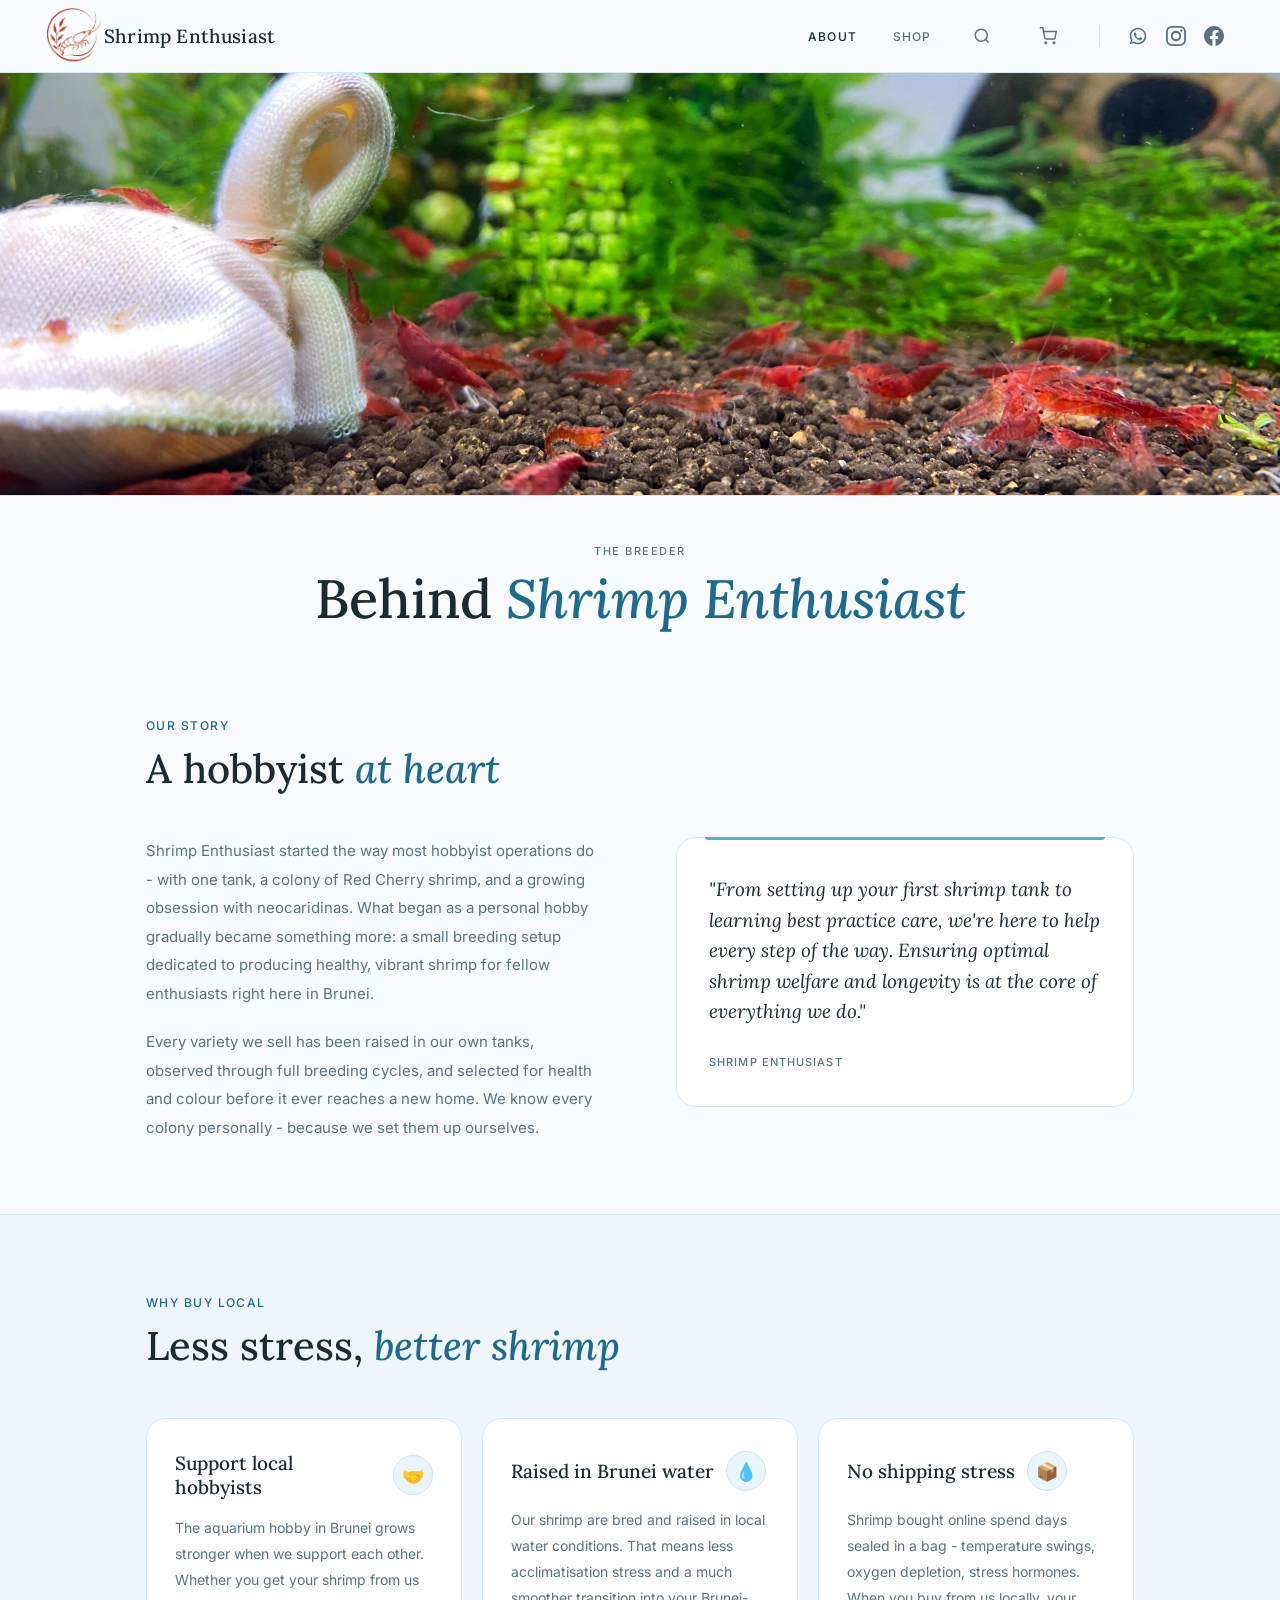
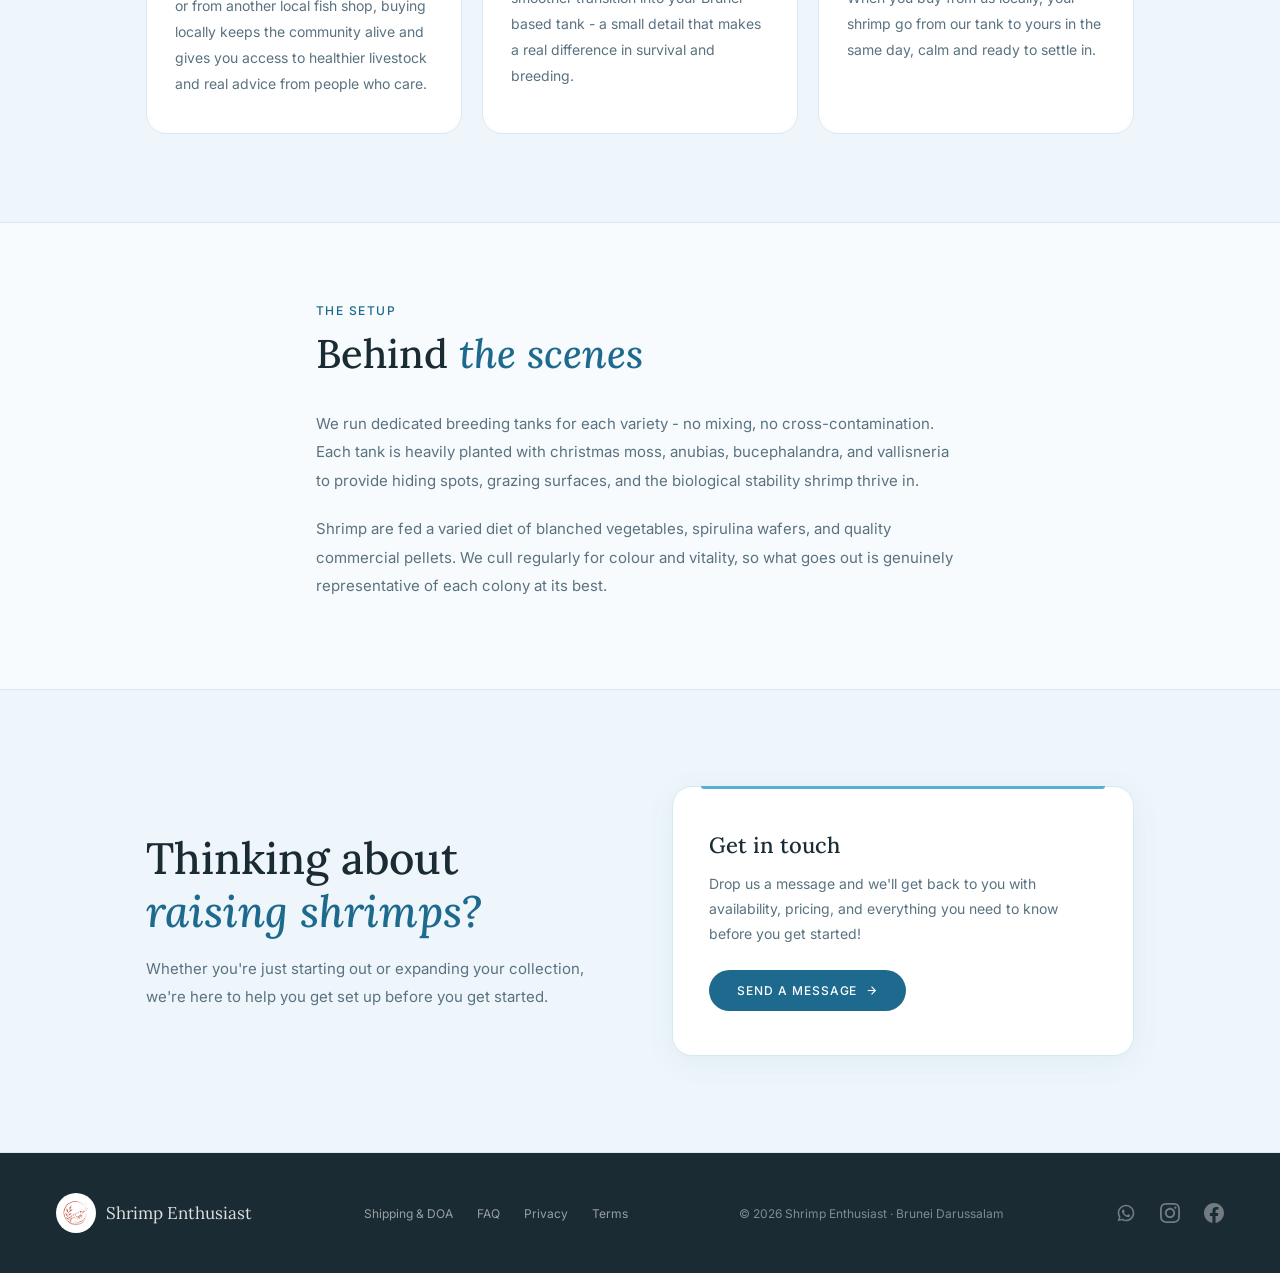
==== commit ae6b41bf: "Move emoticons inline next to headers (Why Buy Local) (#6) * style(about): move emoticons inline nex" ====
--- a/about.html
+++ b/about.html
@@ -163,17 +163,24 @@
       padding: 32px 28px 36px;
     }
 
+    .why-card-header {
+      display: flex;
+      align-items: center;
+      gap: 12px;
+      margin-bottom: 16px;
+    }
+
     .why-card-icon {
-      width: 48px;
-      height: 48px;
+      width: 40px;
+      height: 40px;
       border-radius: 50%;
       background: var(--blue-light);
       border: 1px solid var(--blue-mid);
       display: flex;
       align-items: center;
       justify-content: center;
-      font-size: 20px;
-      margin-bottom: 20px;
+      font-size: 18px;
+      flex-shrink: 0;
     }
 
     .why-card h3 {
@@ -181,7 +188,6 @@
       font-size: 19px;
       font-weight: 500;
       color: var(--text);
-      margin-bottom: 10px;
     }
 
     .why-card p {
@@ -308,18 +314,24 @@
       </div>
       <div class="why-grid">
         <div class="why-card reveal">
-          <div class="why-card-icon">🤝</div>
-          <h3>Support local hobbyists</h3>
+          <div class="why-card-header">
+            <h3>Support local hobbyists</h3>
+            <div class="why-card-icon">🤝</div>
+          </div>
           <p>The aquarium hobby in Brunei grows stronger when we support each other. Whether you get your shrimp from us or from another local fish shop, buying locally keeps the community alive and gives you access to healthier livestock and real advice from people who care.</p>
         </div>
         <div class="why-card reveal" style="transition-delay: 0.08s">
-          <div class="why-card-icon">💧</div>
-          <h3>Raised in Brunei water</h3>
+          <div class="why-card-header">
+            <h3>Raised in Brunei water</h3>
+            <div class="why-card-icon">💧</div>
+          </div>
           <p>Our shrimp are bred and raised in local water conditions. That means less acclimatisation stress and a much smoother transition into your Brunei-based tank - a small detail that makes a real difference in survival and breeding.</p>
         </div>
         <div class="why-card reveal" style="transition-delay: 0.16s">
-          <div class="why-card-icon">📦</div>
-          <h3>No shipping stress</h3>
+          <div class="why-card-header">
+            <h3>No shipping stress</h3>
+            <div class="why-card-icon">📦</div>
+          </div>
           <p>Shrimp bought online spend days sealed in a bag - temperature swings, oxygen depletion, stress hormones. When you buy from us locally, your shrimp go from our tank to yours in the same day, calm and ready to settle in.</p>
         </div>
       </div>
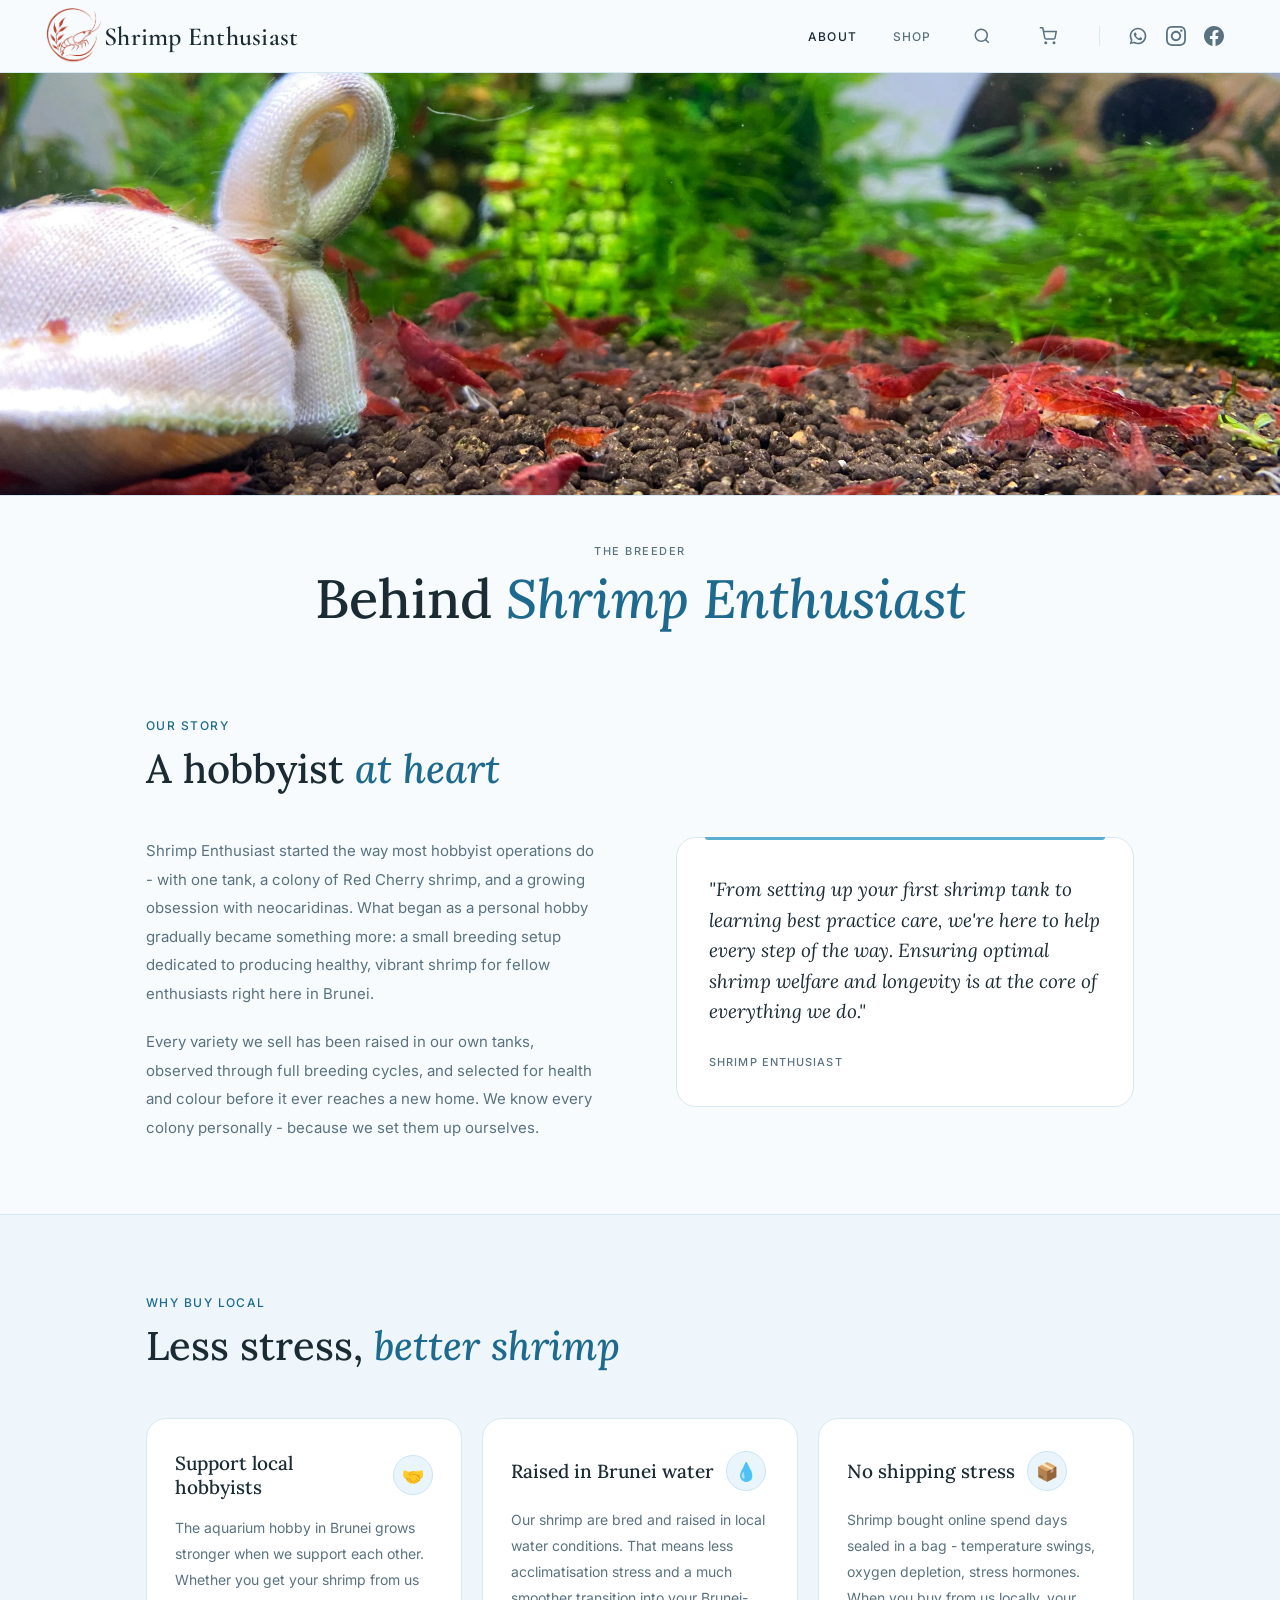
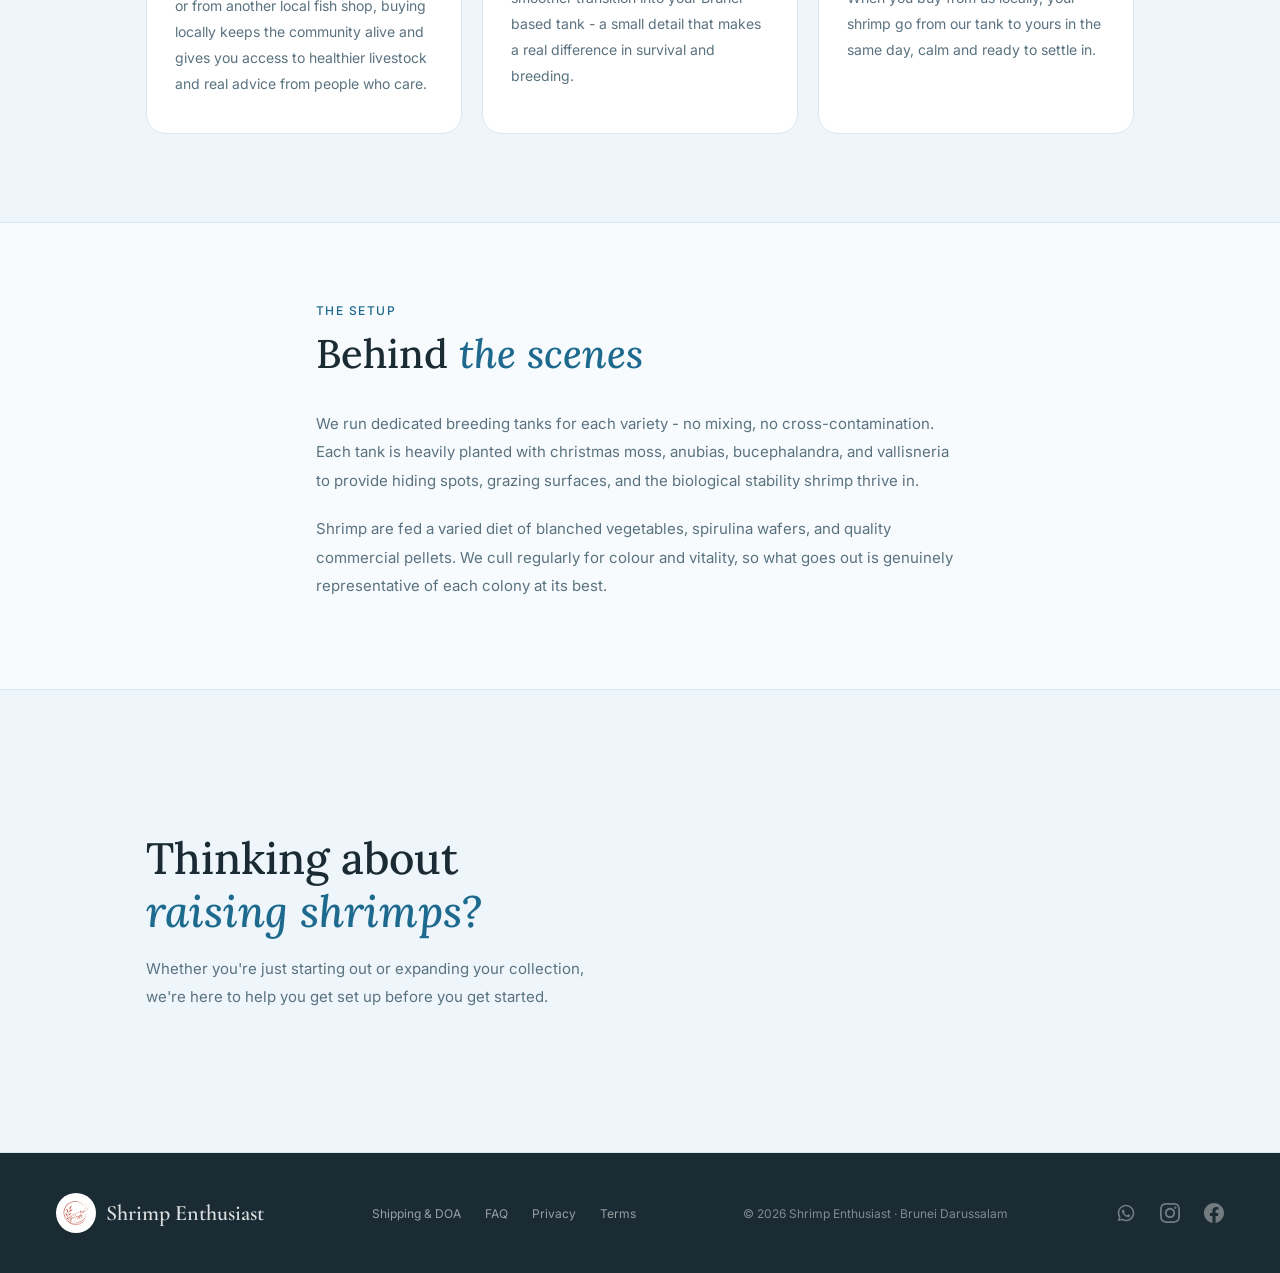
==== commit d18d061d: "Merge remote-tracking branch 'origin/main' into feature/wordmark-font # Conflicts: #	about.html #	fa" ====
--- a/about.html
+++ b/about.html
@@ -15,7 +15,7 @@
   <link rel="canonical" href="https://shrimpenthusiast.com/about.html">
   <link rel="preconnect" href="https://fonts.googleapis.com">
   <link rel="preconnect" href="https://fonts.gstatic.com" crossorigin>
-  <link href="https://fonts.googleapis.com/css2?family=Inter:wght@400;500&family=Lora:ital,wght@0,400;0,500;0,600;1,400;1,500&display=swap" rel="stylesheet">
+  <link href="https://fonts.googleapis.com/css2?family=Inter:wght@400;500&family=Lora:ital,wght@0,400;0,500;0,600;1,400;1,500&family=Cormorant+Garamond:wght@600&display=swap" rel="stylesheet">
   <link rel="icon" type="image/x-icon" href="favicon.ico">
   <link rel="apple-touch-icon" href="apple-touch-icon.png">
   <link rel="stylesheet" href="css/style.css">
--- a/css/style.css
+++ b/css/style.css
@@ -48,9 +48,9 @@
   display: flex;
   align-items: center;
   gap: 12px;
-  font-family: 'Lora', serif;
-  font-size: 19px;
-  font-weight: 500;
+  font-family: 'Cormorant Garamond', serif;
+  font-size: 26px;
+  font-weight: 600;
   color: var(--text);
   text-decoration: none;
   letter-spacing: 0.01em;
@@ -283,8 +283,9 @@
   display: flex;
   align-items: center;
   gap: 10px;
-  font-family: 'Lora', serif;
-  font-size: 17px;
+  font-family: 'Cormorant Garamond', serif;
+  font-weight: 600;
+  font-size: 22px;
   color: rgba(255,255,255,0.85);
   text-decoration: none;
 }
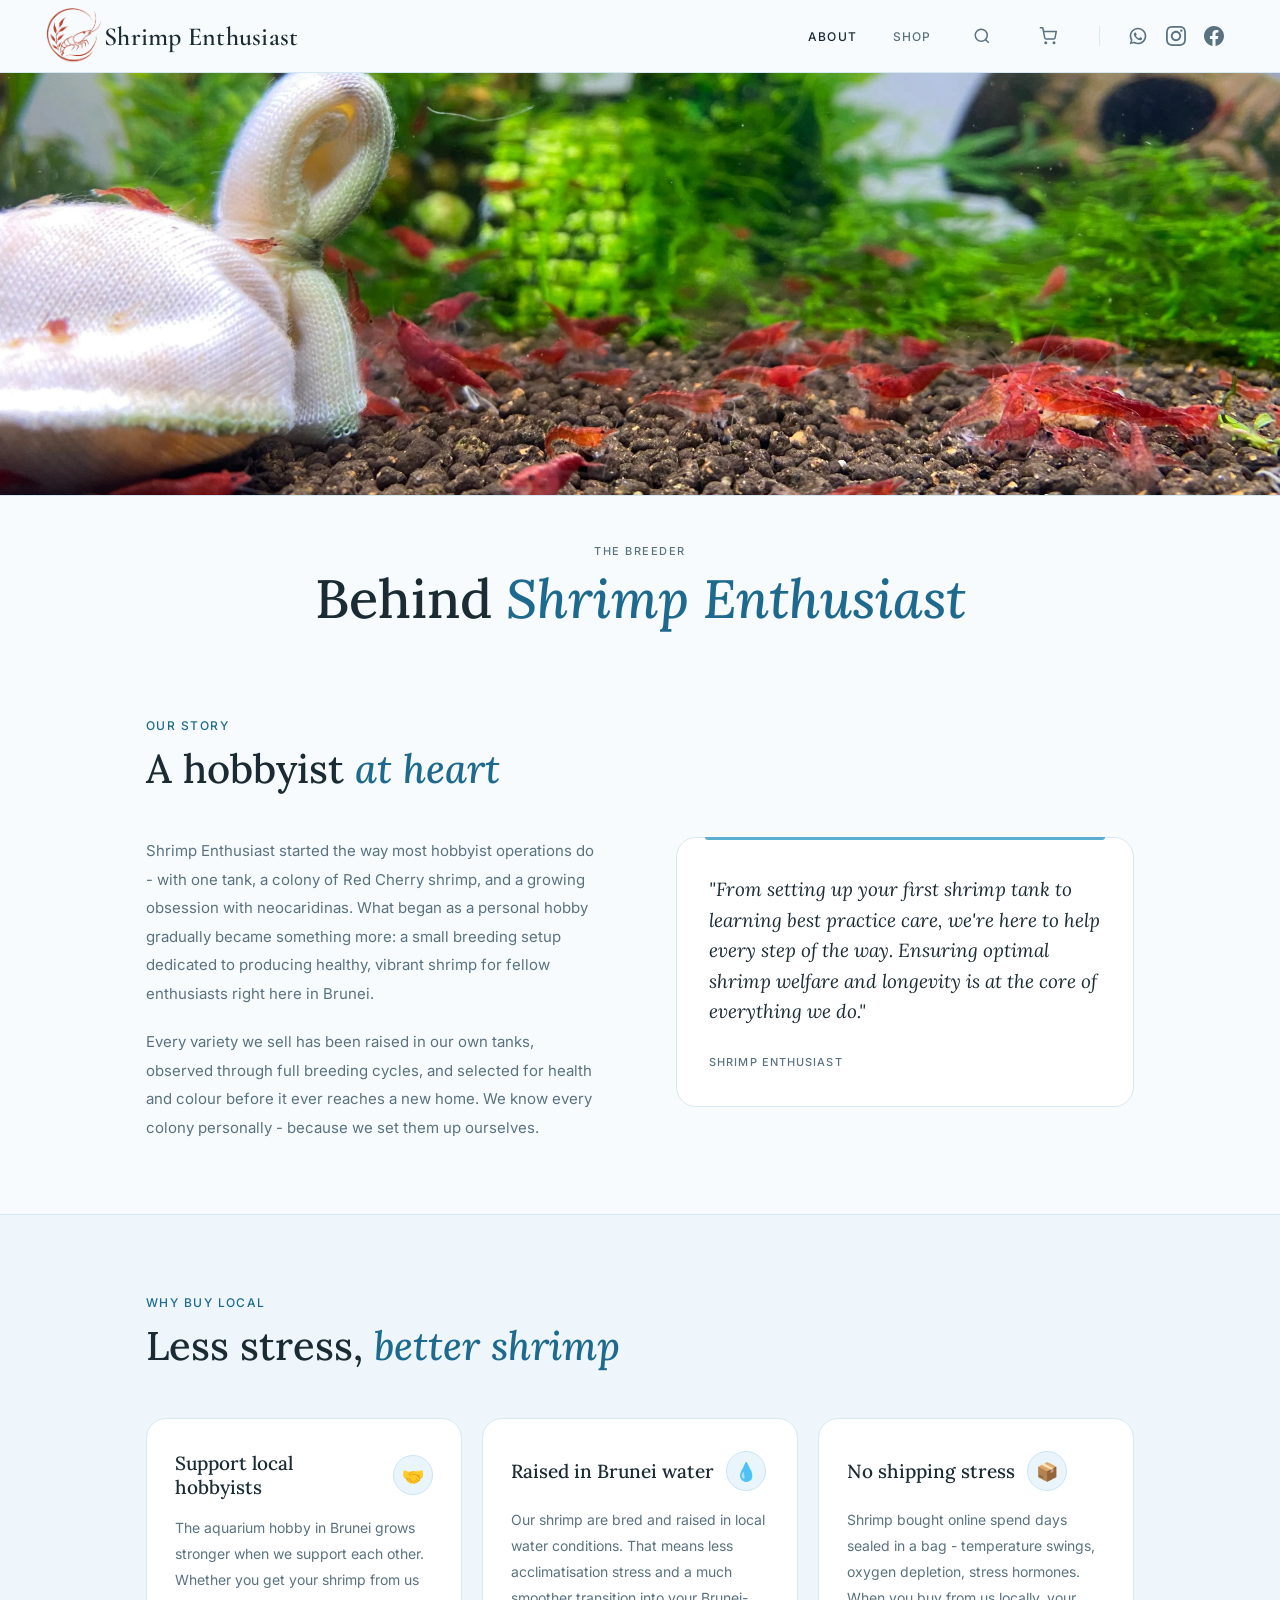
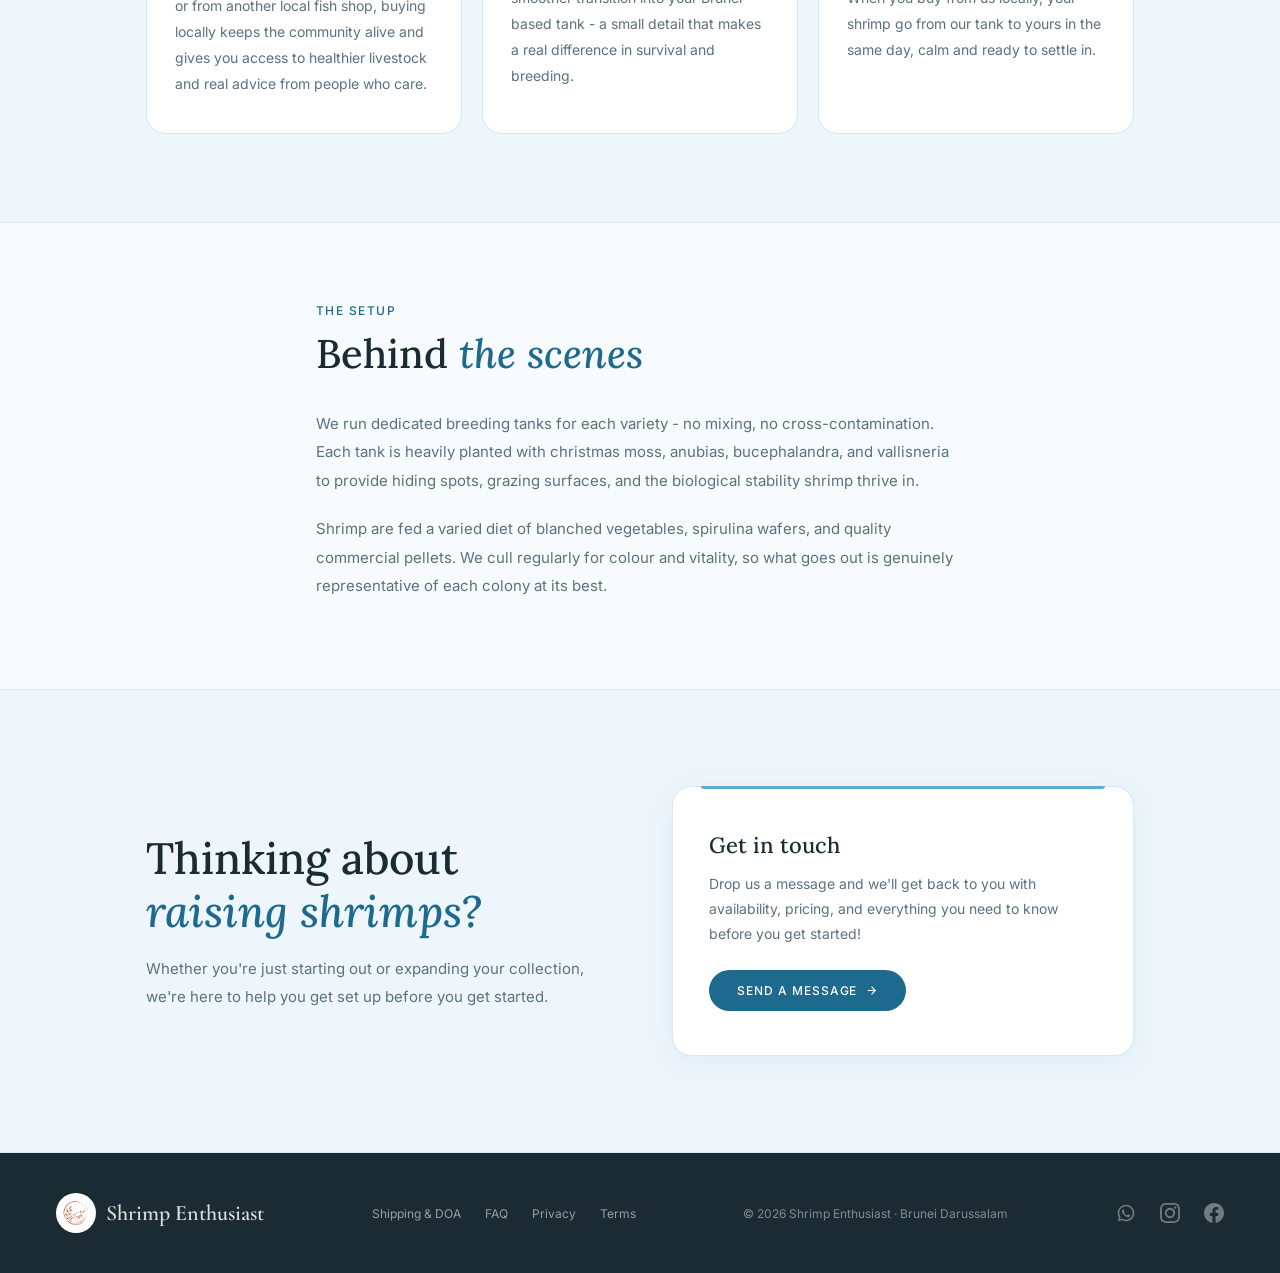
==== commit b6077c39: "fix(seo): correct stock availability in JSON-LD, add Ramshorn to sitemap/schema, add robots.txt, hid" ====
--- a/about.html
+++ b/about.html
@@ -428,6 +428,7 @@
     </div>
   </div>
 
+  <script src="js/stock.js"></script>
   <script src="js/shared.js"></script>
 
 </body>
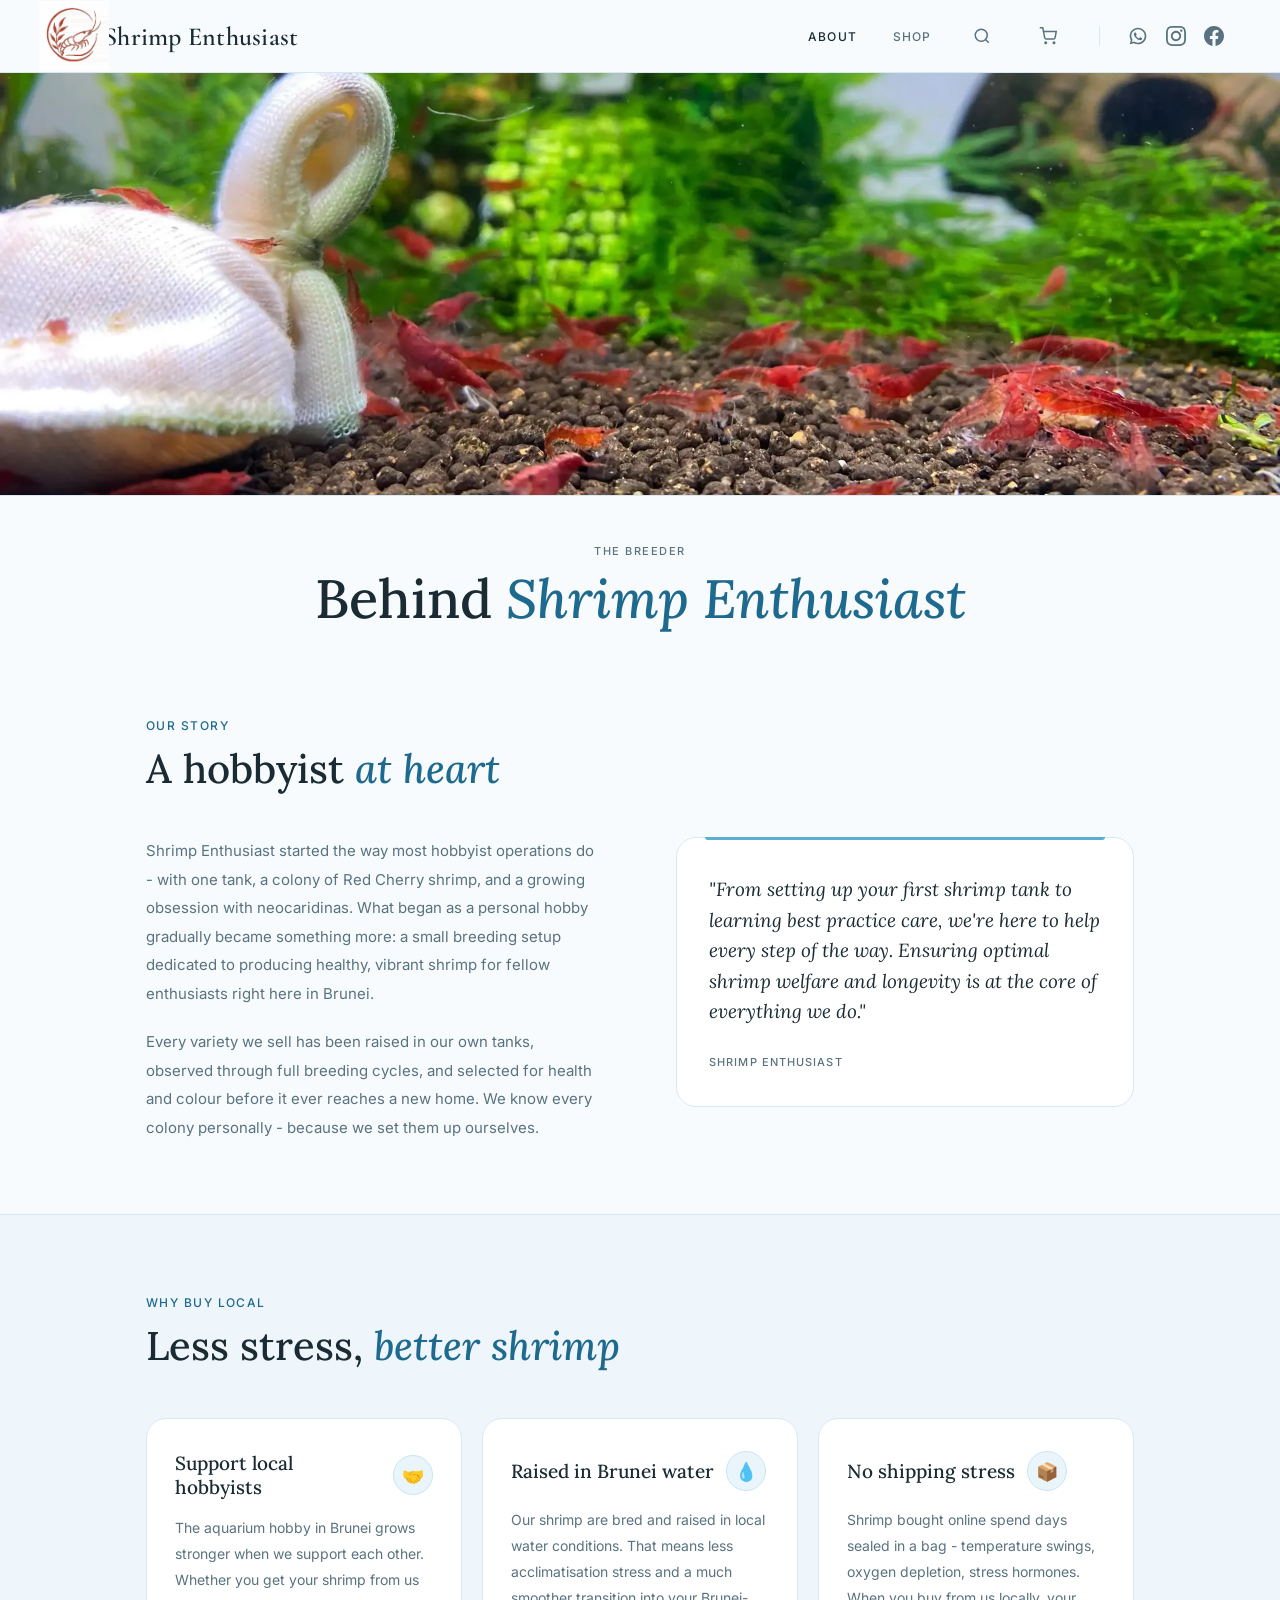
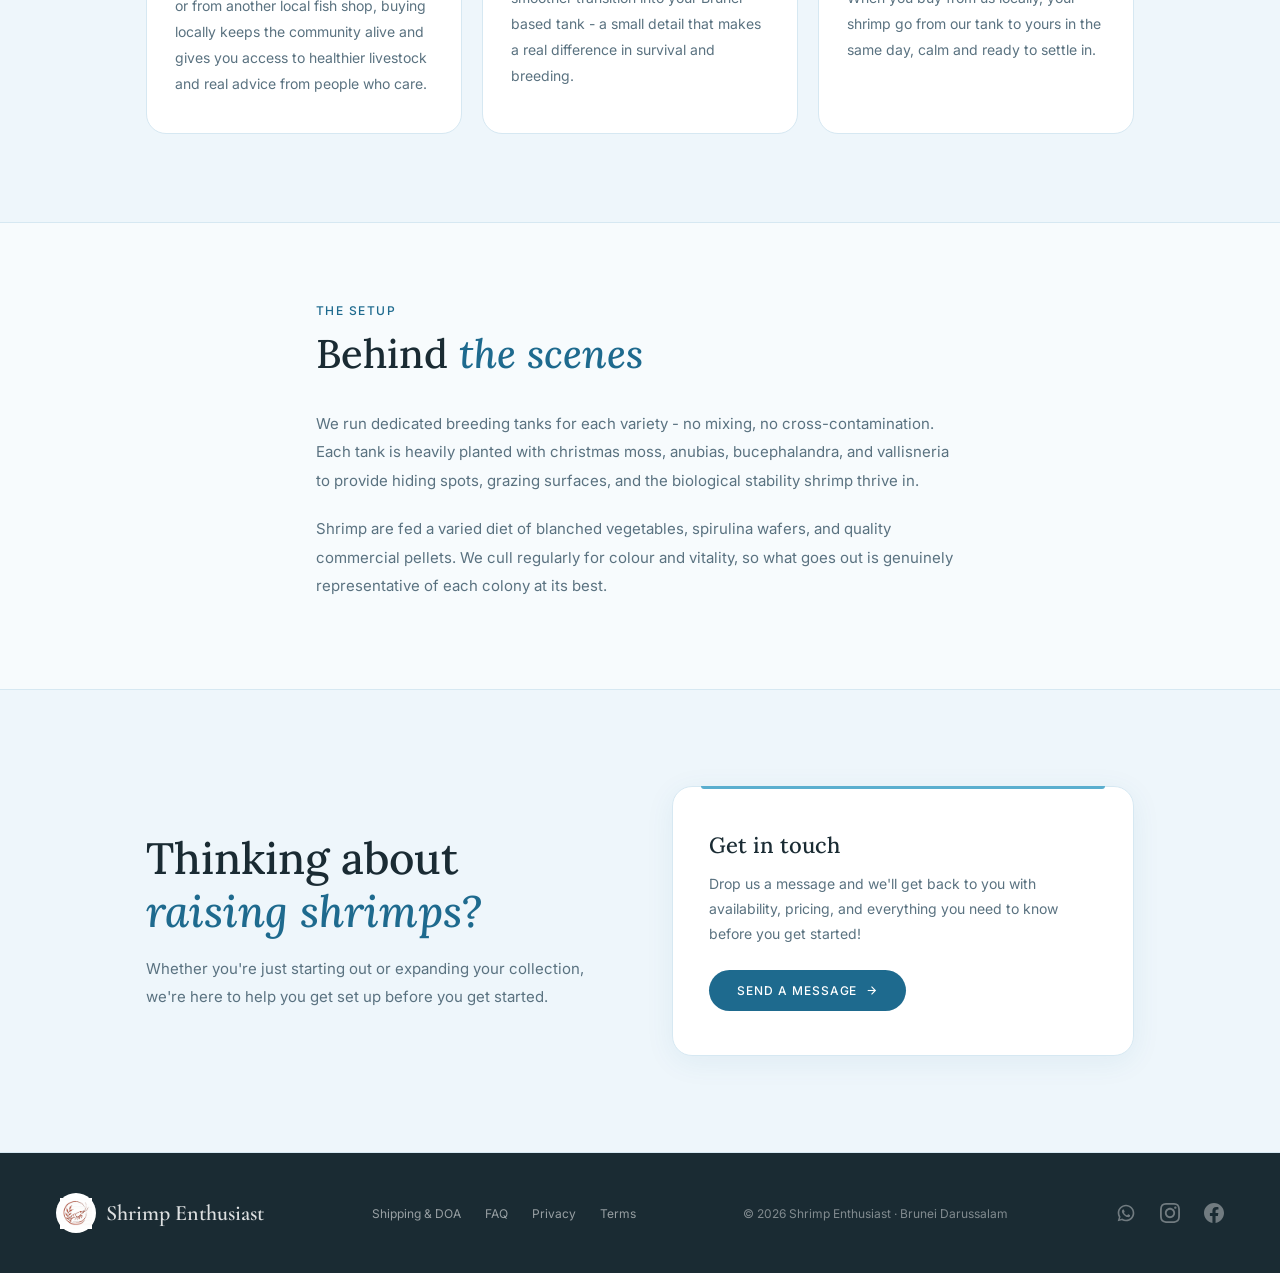
==== commit 61e0e44e: "feat(seo): keyword-rich home title, Twitter cards, sitemap lastmod, cache headers, compressed images" ====
--- a/about.html
+++ b/about.html
@@ -12,6 +12,8 @@
   <meta property="og:type" content="website">
   <meta property="og:url" content="https://shrimpenthusiast.com/about.html">
   <meta property="og:image" content="https://shrimpenthusiast.com/images/red-cherry.webp">
+  <meta name="twitter:card" content="summary_large_image">
+  <meta name="twitter:image" content="https://shrimpenthusiast.com/images/red-cherry.webp">
   <link rel="canonical" href="https://shrimpenthusiast.com/about.html">
   <link rel="preconnect" href="https://fonts.googleapis.com">
   <link rel="preconnect" href="https://fonts.gstatic.com" crossorigin>
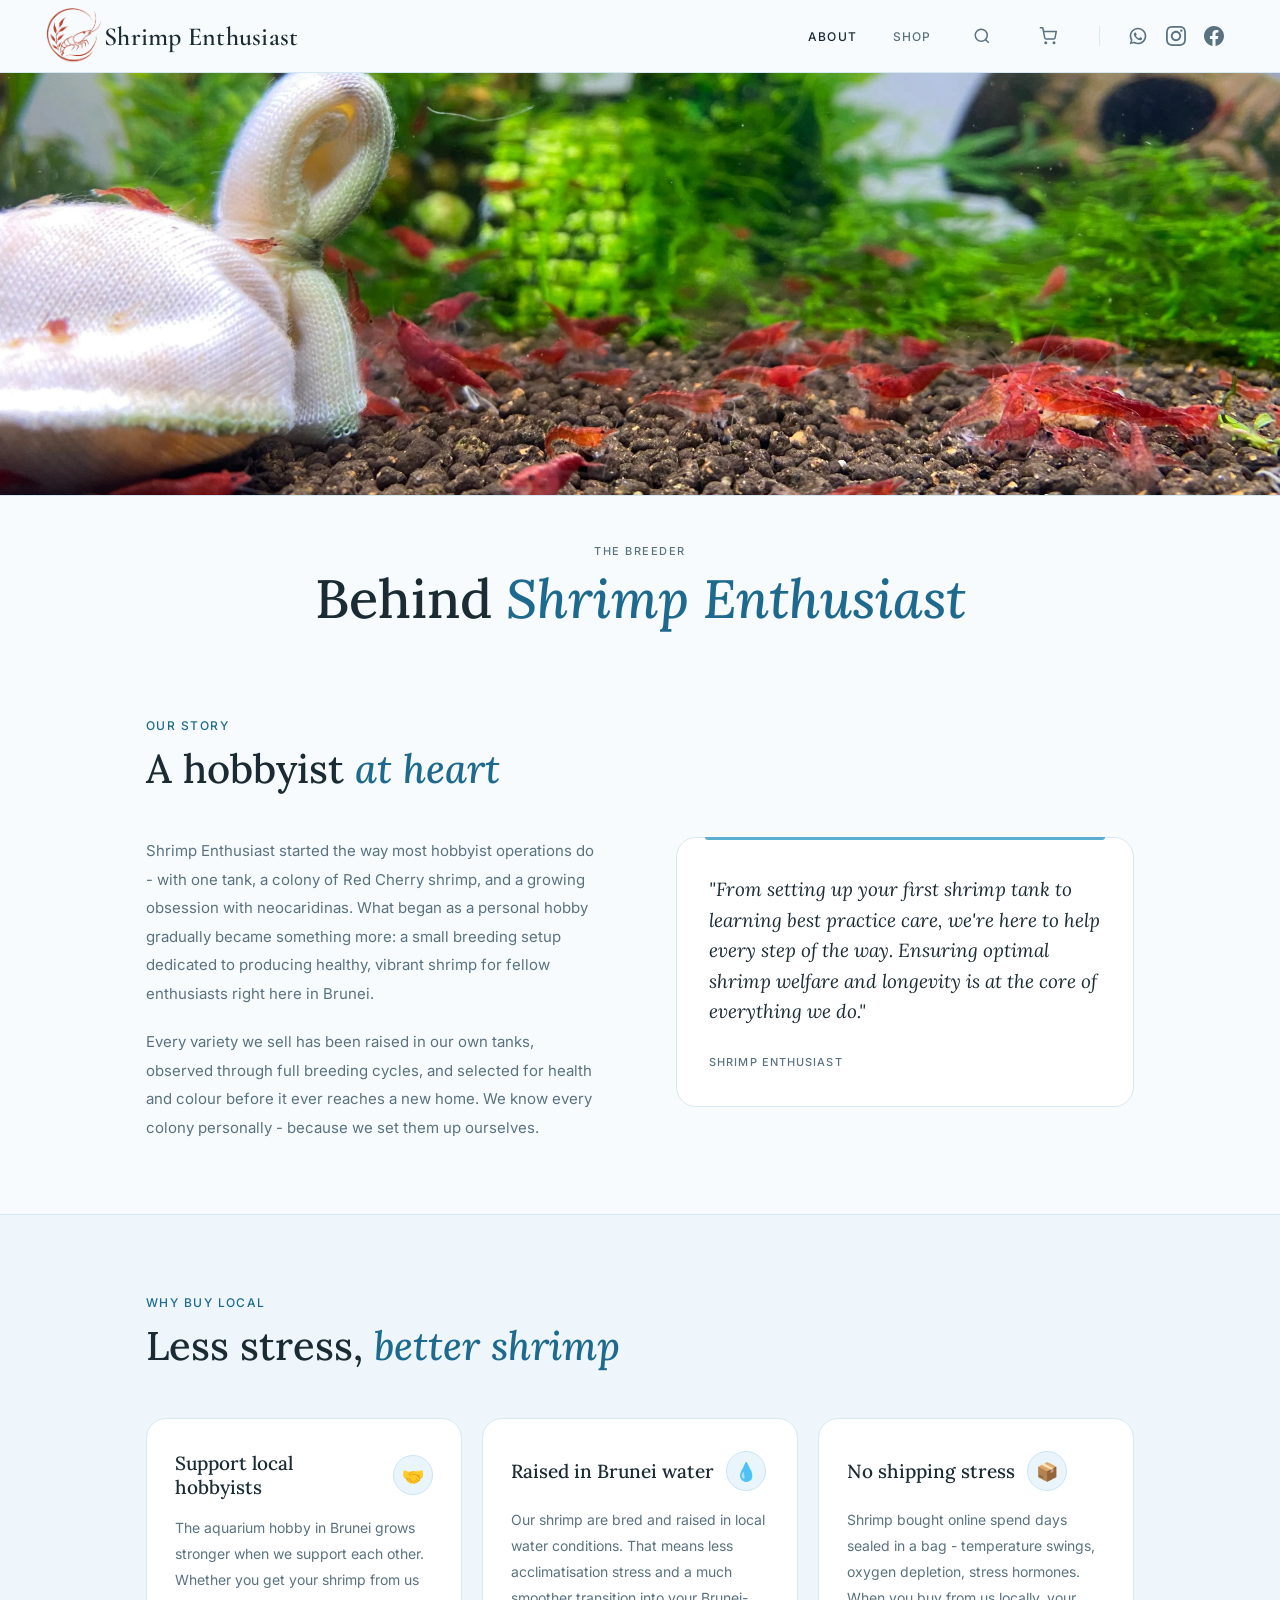
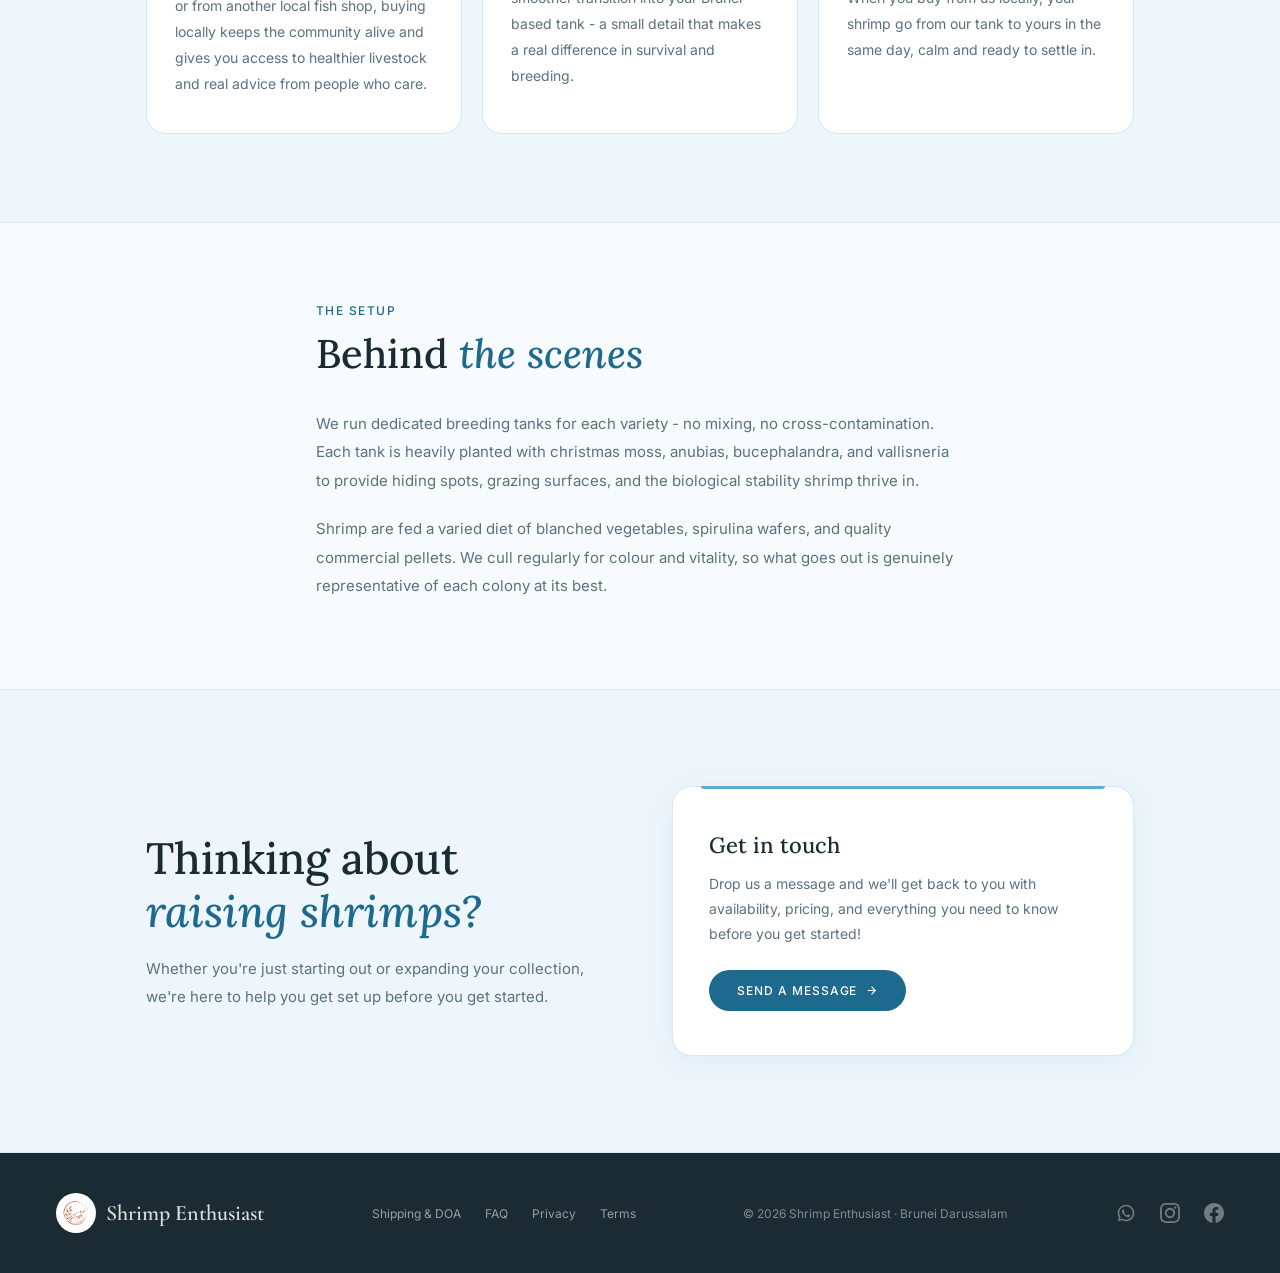
==== commit 2ac00f04: "revert: roll back to PR #12 state (undo post-PR12 SEO/compression batch)" ====
--- a/about.html
+++ b/about.html
@@ -12,8 +12,6 @@
   <meta property="og:type" content="website">
   <meta property="og:url" content="https://shrimpenthusiast.com/about.html">
   <meta property="og:image" content="https://shrimpenthusiast.com/images/red-cherry.webp">
-  <meta name="twitter:card" content="summary_large_image">
-  <meta name="twitter:image" content="https://shrimpenthusiast.com/images/red-cherry.webp">
   <link rel="canonical" href="https://shrimpenthusiast.com/about.html">
   <link rel="preconnect" href="https://fonts.googleapis.com">
   <link rel="preconnect" href="https://fonts.gstatic.com" crossorigin>
